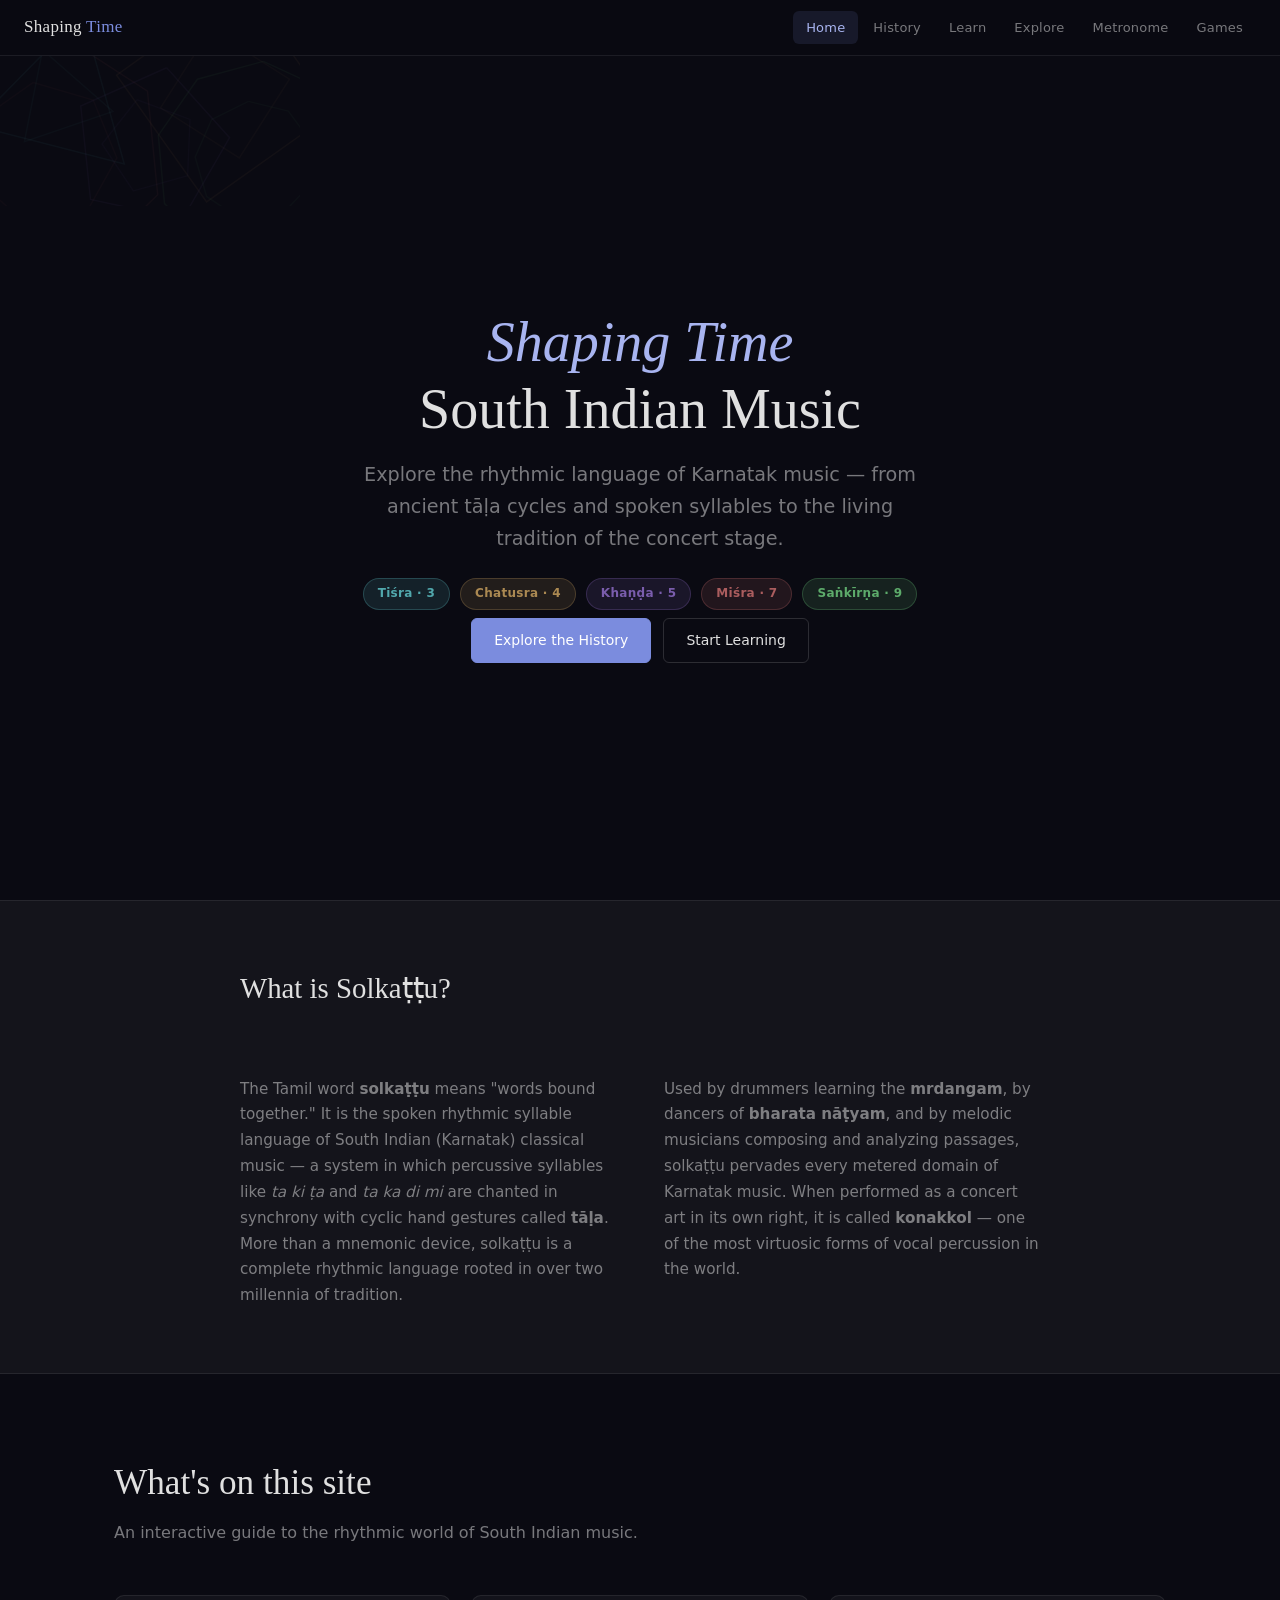
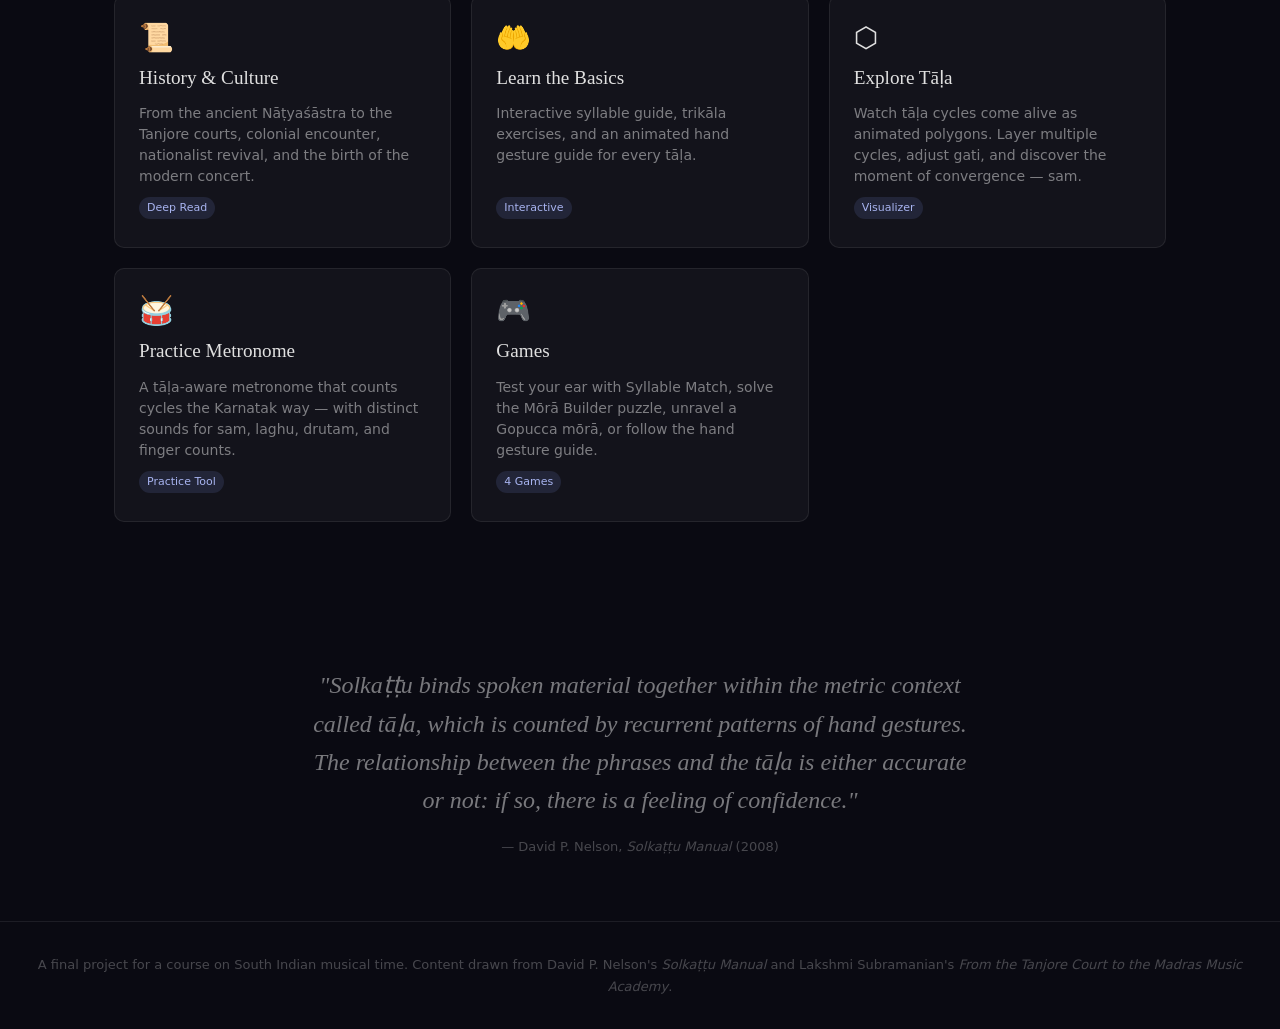
==== index.html @ 419dc250 "Add site foundation: shared CSS, home page, and history page - css/main.css: full shared stylesheet " ====
<!DOCTYPE html>
<html lang="en">
<head>
  <meta charset="UTF-8">
  <meta name="viewport" content="width=device-width, initial-scale=1.0">
  <title>Shaping Time — South Indian Music</title>
  <link rel="stylesheet" href="css/main.css">
  <style>
    .hero { min-height: calc(100vh - var(--nav-h)); justify-content: center; }
    .hero canvas { pointer-events: none; }
    .tala-chips {
      display: flex; gap: 10px; flex-wrap: wrap; justify-content: center;
      margin: 24px 0 8px;
    }
    .tala-chip {
      padding: 5px 14px; border-radius: 20px; font-size: 12px; font-weight: 600;
      opacity: 0.85; letter-spacing: 0.3px;
    }
    .feature-section {
      padding: 80px 24px;
      max-width: 1100px;
      margin: 0 auto;
    }
    .feature-intro {
      max-width: 600px;
      margin-bottom: 48px;
    }
    .about-band {
      background: var(--surface);
      border-top: 1px solid var(--border);
      border-bottom: 1px solid var(--border);
      padding: 64px 24px;
    }
    .about-inner {
      max-width: 800px;
      margin: 0 auto;
      display: grid;
      grid-template-columns: 1fr 1fr;
      gap: 48px;
      align-items: start;
    }
    .about-inner h2 {
      font-family: Georgia, serif;
      font-size: 1.8rem;
      font-weight: normal;
      color: var(--text);
      margin-bottom: 16px;
      grid-column: 1 / -1;
    }
    .about-inner p { font-size: 0.95rem; color: var(--text-dim); line-height: 1.7; }
    .quote-band {
      padding: 64px 24px;
      text-align: center;
    }
    .big-quote {
      font-family: Georgia, serif;
      font-size: clamp(1.1rem, 2.5vw, 1.5rem);
      font-style: italic;
      color: var(--text-dim);
      max-width: 680px;
      margin: 0 auto 16px;
      line-height: 1.6;
    }
    .big-quote-attr {
      font-size: 13px;
      color: var(--text-mute);
    }
    @media (max-width: 600px) {
      .about-inner { grid-template-columns: 1fr; gap: 20px; }
    }
  </style>
</head>
<body>
  <!-- NAV -->
  <nav class="site-nav">
    <a class="nav-brand" href="index.html">Shaping <span>Time</span></a>
    <button class="nav-toggle" onclick="document.querySelector('.nav-links').classList.toggle('open')">☰</button>
    <ul class="nav-links">
      <li><a href="index.html" class="active">Home</a></li>
      <li><a href="history.html">History</a></li>
      <li><a href="learn.html">Learn</a></li>
      <li><a href="demo/index.html">Explore</a></li>
      <li><a href="metronome.html">Metronome</a></li>
      <li><a href="games/index.html">Games</a></li>
    </ul>
  </nav>

  <div class="page-wrap">
    <!-- HERO -->
    <section class="hero">
      <canvas id="hero-canvas" class="hero-canvas"></canvas>
      <div class="hero-content">
        <h1><em>Shaping Time</em><br>South Indian Music</h1>
        <p>Explore the rhythmic language of Karnatak music — from ancient tāḷa cycles and spoken syllables to the living tradition of the concert stage.</p>
        <div class="tala-chips">
          <span class="tala-chip badge-tisra">Tiśra · 3</span>
          <span class="tala-chip badge-chatusra">Chatusra · 4</span>
          <span class="tala-chip badge-khanda">Khaṇḍa · 5</span>
          <span class="tala-chip badge-misra">Miśra · 7</span>
          <span class="tala-chip badge-sankirna">Saṅkīrṇa · 9</span>
        </div>
        <div class="hero-cta">
          <a href="history.html" class="btn btn-primary">Explore the History</a>
          <a href="learn.html" class="btn btn-outline">Start Learning</a>
        </div>
      </div>
    </section>

    <!-- ABOUT BAND -->
    <div class="about-band">
      <div class="about-inner">
        <h2>What is Solkaṭṭu?</h2>
        <p>The Tamil word <strong>solkaṭṭu</strong> means "words bound together." It is the spoken rhythmic syllable language of South Indian (Karnatak) classical music — a system in which percussive syllables like <em>ta ki ṭa</em> and <em>ta ka di mi</em> are chanted in synchrony with cyclic hand gestures called <strong>tāḷa</strong>. More than a mnemonic device, solkaṭṭu is a complete rhythmic language rooted in over two millennia of tradition.</p>
        <p>Used by drummers learning the <strong>mrdangam</strong>, by dancers of <strong>bharata nāṭyam</strong>, and by melodic musicians composing and analyzing passages, solkaṭṭu pervades every metered domain of Karnatak music. When performed as a concert art in its own right, it is called <strong>konakkol</strong> — one of the most virtuosic forms of vocal percussion in the world.</p>
      </div>
    </div>

    <!-- FEATURES -->
    <div class="feature-section">
      <div class="feature-intro">
        <h2 class="section-title">What's on this site</h2>
        <p class="section-sub">An interactive guide to the rhythmic world of South Indian music.</p>
      </div>
      <div class="card-grid">
        <a class="card" href="history.html">
          <div class="card-icon">📜</div>
          <div class="card-title">History & Culture</div>
          <div class="card-desc">From the ancient Nāṭyaśāstra to the Tanjore courts, colonial encounter, nationalist revival, and the birth of the modern concert.</div>
          <span class="card-tag">Deep Read</span>
        </a>
        <a class="card" href="learn.html">
          <div class="card-icon">🤲</div>
          <div class="card-title">Learn the Basics</div>
          <div class="card-desc">Interactive syllable guide, trikāla exercises, and an animated hand gesture guide for every tāḷa.</div>
          <span class="card-tag">Interactive</span>
        </a>
        <a class="card" href="demo/index.html">
          <div class="card-icon">⬡</div>
          <div class="card-title">Explore Tāḷa</div>
          <div class="card-desc">Watch tāḷa cycles come alive as animated polygons. Layer multiple cycles, adjust gati, and discover the moment of convergence — sam.</div>
          <span class="card-tag">Visualizer</span>
        </a>
        <a class="card" href="metronome.html">
          <div class="card-icon">🥁</div>
          <div class="card-title">Practice Metronome</div>
          <div class="card-desc">A tāḷa-aware metronome that counts cycles the Karnatak way — with distinct sounds for sam, laghu, drutam, and finger counts.</div>
          <span class="card-tag">Practice Tool</span>
        </a>
        <a class="card" href="games/index.html">
          <div class="card-icon">🎮</div>
          <div class="card-title">Games</div>
          <div class="card-desc">Test your ear with Syllable Match, solve the Mōrā Builder puzzle, unravel a Gopucca mōrā, or follow the hand gesture guide.</div>
          <span class="card-tag">4 Games</span>
        </a>
      </div>
    </div>

    <!-- QUOTE -->
    <div class="quote-band">
      <p class="big-quote">"Solkaṭṭu binds spoken material together within the metric context called tāḷa, which is counted by recurrent patterns of hand gestures. The relationship between the phrases and the tāḷa is either accurate or not: if so, there is a feeling of confidence."</p>
      <p class="big-quote-attr">— David P. Nelson, <em>Solkaṭṭu Manual</em> (2008)</p>
    </div>

    <footer class="site-footer">
      <p>A final project for a course on South Indian musical time. Content drawn from David P. Nelson's <em>Solkaṭṭu Manual</em> and Lakshmi Subramanian's <em>From the Tanjore Court to the Madras Music Academy</em>.</p>
    </footer>
  </div>

  <script>
    // Animated hero background — gentle floating tala polygons
    const canvas = document.getElementById('hero-canvas');
    const ctx = canvas.getContext('2d');

    const shapes = [
      { sides: 3, color: '#5ec4c8', x: 0, y: 0, r: 0, speed: 0.003, size: 90, ox: 0.2, oy: 0.3 },
      { sides: 4, color: '#c8a05e', x: 0, y: 0, r: 0, speed: 0.002, size: 110, ox: 0.75, oy: 0.25 },
      { sides: 5, color: '#8e6cc8', x: 0, y: 0, r: 0, speed: 0.0025, size: 80, ox: 0.5, oy: 0.6 },
      { sides: 7, color: '#c86c6c', x: 0, y: 0, r: 0, speed: 0.0015, size: 120, ox: 0.15, oy: 0.65 },
      { sides: 9, color: '#6cc87b', x: 0, y: 0, r: 0, speed: 0.001, size: 100, ox: 0.85, oy: 0.7 },
    ];

    function resize() {
      canvas.width = canvas.offsetWidth;
      canvas.height = canvas.offsetHeight;
    }

    function drawPoly(cx, cy, r, sides, rot, color) {
      ctx.beginPath();
      for (let i = 0; i <= sides; i++) {
        const a = rot + (2 * Math.PI * i) / sides - Math.PI / 2;
        const x = cx + r * Math.cos(a);
        const y = cy + r * Math.sin(a);
        i === 0 ? ctx.moveTo(x, y) : ctx.lineTo(x, y);
      }
      ctx.strokeStyle = color;
      ctx.lineWidth = 1.5;
      ctx.stroke();
    }

    function frame() {
      ctx.clearRect(0, 0, canvas.width, canvas.height);
      shapes.forEach(s => {
        s.r += s.speed;
        const x = s.ox * canvas.width;
        const y = s.oy * canvas.height;
        // outer ring
        drawPoly(x, y, s.size, s.sides, s.r, s.color + '22');
        // inner ring
        drawPoly(x, y, s.size * 0.6, s.sides, -s.r * 1.3, s.color + '18');
      });
      requestAnimationFrame(frame);
    }

    window.addEventListener('resize', resize);
    resize();
    frame();
  </script>
</body>
</html>
---- css/main.css ----
/* ===================================================
   Shaping Time — South Indian Music
   Shared Stylesheet
   =================================================== */

*, *::before, *::after { margin: 0; padding: 0; box-sizing: border-box; }

:root {
  --bg:        #0a0a12;
  --bg2:       #0f0f1a;
  --surface:   rgba(255,255,255,0.04);
  --surface2:  rgba(255,255,255,0.07);
  --border:    rgba(255,255,255,0.08);
  --border2:   rgba(255,255,255,0.14);
  --text:      #e0e0e0;
  --text-dim:  rgba(255,255,255,0.45);
  --text-mute: rgba(255,255,255,0.25);
  --accent:    #7b8cde;
  --accent2:   #a8b4f0;
  --gold:      #c8a05e;

  /* tala colors */
  --tisra:    #5ec4c8;
  --chatusra: #c8a05e;
  --khanda:   #8e6cc8;
  --misra:    #c86c6c;
  --sankirna: #6cc87b;

  --nav-h: 56px;
  --radius: 10px;
  --transition: 0.2s ease;
}

html { scroll-behavior: smooth; }

body {
  background: var(--bg);
  color: var(--text);
  font-family: 'Segoe UI', system-ui, -apple-system, sans-serif;
  font-size: 16px;
  line-height: 1.65;
  min-height: 100vh;
}

/* ─── NAV ─────────────────────────────────────────── */
.site-nav {
  position: fixed;
  top: 0; left: 0; right: 0;
  height: var(--nav-h);
  background: rgba(10,10,18,0.92);
  border-bottom: 1px solid var(--border);
  backdrop-filter: blur(12px);
  z-index: 100;
  display: flex;
  align-items: center;
  padding: 0 24px;
  gap: 0;
}

.nav-brand {
  font-family: Georgia, 'Times New Roman', serif;
  font-size: 17px;
  font-weight: normal;
  color: var(--text);
  text-decoration: none;
  letter-spacing: 0.3px;
  white-space: nowrap;
  margin-right: auto;
}
.nav-brand span { color: var(--accent); }

.nav-links {
  display: flex;
  gap: 2px;
  list-style: none;
}
.nav-links a {
  display: block;
  padding: 6px 13px;
  color: var(--text-dim);
  text-decoration: none;
  font-size: 13px;
  border-radius: 6px;
  transition: all var(--transition);
  letter-spacing: 0.2px;
}
.nav-links a:hover { color: var(--text); background: var(--surface2); }
.nav-links a.active { color: var(--accent2); background: rgba(123,140,222,0.12); }

/* hamburger for mobile */
.nav-toggle { display: none; background: none; border: none; color: var(--text); cursor: pointer; padding: 8px; }

/* ─── PAGE WRAP ───────────────────────────────────── */
.page-wrap {
  padding-top: var(--nav-h);
  min-height: 100vh;
}

/* ─── HERO ────────────────────────────────────────── */
.hero {
  position: relative;
  overflow: hidden;
  padding: 96px 24px 80px;
  text-align: center;
  display: flex;
  flex-direction: column;
  align-items: center;
  gap: 20px;
}
.hero-canvas {
  position: absolute;
  inset: 0;
  opacity: 0.35;
}
.hero-content { position: relative; z-index: 1; max-width: 700px; }
.hero h1 {
  font-family: Georgia, serif;
  font-size: clamp(2rem, 5vw, 3.5rem);
  font-weight: normal;
  line-height: 1.2;
  color: var(--text);
  margin-bottom: 16px;
}
.hero h1 em {
  font-style: italic;
  color: var(--accent2);
}
.hero p {
  font-size: clamp(1rem, 2vw, 1.2rem);
  color: var(--text-dim);
  max-width: 560px;
  margin: 0 auto;
}
.hero-cta {
  display: flex;
  gap: 12px;
  flex-wrap: wrap;
  justify-content: center;
  margin-top: 8px;
}

/* ─── BUTTONS ─────────────────────────────────────── */
.btn {
  display: inline-flex;
  align-items: center;
  gap: 6px;
  padding: 10px 22px;
  border-radius: 6px;
  font-size: 14px;
  font-weight: 500;
  cursor: pointer;
  text-decoration: none;
  transition: all var(--transition);
  border: 1px solid transparent;
}
.btn-primary {
  background: var(--accent);
  color: #fff;
  border-color: var(--accent);
}
.btn-primary:hover { background: var(--accent2); border-color: var(--accent2); }
.btn-outline {
  background: transparent;
  color: var(--text);
  border-color: var(--border2);
}
.btn-outline:hover { background: var(--surface2); border-color: rgba(255,255,255,0.25); }
.btn-sm { padding: 6px 14px; font-size: 12px; }

/* ─── SECTIONS ────────────────────────────────────── */
.section {
  padding: 64px 24px;
  max-width: 1100px;
  margin: 0 auto;
}
.section-narrow {
  max-width: 760px;
  margin: 0 auto;
  padding: 64px 24px;
}
.section-title {
  font-family: Georgia, serif;
  font-size: clamp(1.5rem, 3vw, 2.2rem);
  font-weight: normal;
  color: var(--text);
  margin-bottom: 8px;
}
.section-sub {
  color: var(--text-dim);
  font-size: 1rem;
  margin-bottom: 40px;
}
.divider {
  border: none;
  border-top: 1px solid var(--border);
  margin: 48px 0;
}

/* ─── CARDS ───────────────────────────────────────── */
.card-grid {
  display: grid;
  grid-template-columns: repeat(auto-fit, minmax(260px, 1fr));
  gap: 20px;
}
.card {
  background: var(--surface);
  border: 1px solid var(--border);
  border-radius: var(--radius);
  padding: 28px 24px;
  text-decoration: none;
  color: inherit;
  display: flex;
  flex-direction: column;
  gap: 10px;
  transition: all var(--transition);
}
.card:hover {
  background: var(--surface2);
  border-color: var(--border2);
  transform: translateY(-2px);
}
.card-icon { font-size: 28px; line-height: 1; }
.card-title {
  font-family: Georgia, serif;
  font-size: 1.2rem;
  font-weight: normal;
  color: var(--text);
}
.card-desc { font-size: 14px; color: var(--text-dim); line-height: 1.5; }
.card-tag {
  display: inline-block;
  font-size: 11px;
  padding: 2px 8px;
  border-radius: 20px;
  background: rgba(123,140,222,0.15);
  color: var(--accent2);
  margin-top: auto;
  width: fit-content;
}

/* ─── PROSE ───────────────────────────────────────── */
.prose h2 {
  font-family: Georgia, serif;
  font-size: 1.6rem;
  font-weight: normal;
  color: var(--text);
  margin: 48px 0 12px;
  padding-top: 12px;
}
.prose h3 {
  font-family: Georgia, serif;
  font-size: 1.15rem;
  font-weight: normal;
  color: var(--text);
  margin: 28px 0 8px;
}
.prose p { margin-bottom: 16px; color: var(--text-dim); font-size: 1rem; }
.prose p:first-child { color: var(--text); }
.prose strong { color: var(--text); font-weight: 600; }
.prose em { color: var(--gold); font-style: italic; }
.prose blockquote {
  border-left: 3px solid var(--accent);
  padding: 10px 0 10px 20px;
  margin: 24px 0;
  font-style: italic;
  color: var(--text-dim);
}
.prose blockquote cite {
  display: block;
  font-size: 12px;
  font-style: normal;
  color: var(--text-mute);
  margin-top: 6px;
}

/* ─── TIMELINE ────────────────────────────────────── */
.timeline { position: relative; padding-left: 32px; }
.timeline::before {
  content: '';
  position: absolute;
  left: 6px; top: 8px; bottom: 8px;
  width: 2px;
  background: var(--border2);
}
.timeline-item {
  position: relative;
  margin-bottom: 40px;
}
.timeline-item::before {
  content: '';
  position: absolute;
  left: -28px; top: 8px;
  width: 10px; height: 10px;
  border-radius: 50%;
  background: var(--accent);
  border: 2px solid var(--bg);
}
.timeline-date {
  font-size: 12px;
  color: var(--accent);
  text-transform: uppercase;
  letter-spacing: 1px;
  margin-bottom: 6px;
}
.timeline-title {
  font-family: Georgia, serif;
  font-size: 1.1rem;
  color: var(--text);
  margin-bottom: 8px;
}
.timeline-body { font-size: 14px; color: var(--text-dim); line-height: 1.6; }

/* ─── GLOSSARY / TERM BLOCKS ──────────────────────── */
.term-grid {
  display: grid;
  grid-template-columns: repeat(auto-fit, minmax(280px, 1fr));
  gap: 14px;
  margin-top: 24px;
}
.term-card {
  background: var(--surface);
  border: 1px solid var(--border);
  border-radius: 8px;
  padding: 16px 18px;
}
.term-name {
  font-family: Georgia, serif;
  font-size: 1.05rem;
  color: var(--text);
  margin-bottom: 2px;
}
.term-pronunciation { font-size: 11px; color: var(--text-mute); margin-bottom: 6px; }
.term-def { font-size: 13px; color: var(--text-dim); }

/* ─── SYLLABLE DISPLAY ────────────────────────────── */
.syllable-row {
  display: flex;
  align-items: center;
  gap: 4px;
  flex-wrap: wrap;
  margin: 12px 0;
}
.syl {
  display: inline-flex;
  align-items: center;
  justify-content: center;
  padding: 6px 10px;
  border-radius: 5px;
  font-family: 'Courier New', monospace;
  font-size: 15px;
  font-weight: bold;
  cursor: pointer;
  transition: all var(--transition);
  border: 1px solid;
  user-select: none;
}
.syl:hover { filter: brightness(1.2); transform: scale(1.05); }
.syl.active { transform: scale(1.15); filter: brightness(1.4); }

.syl-tisra    { background: rgba(94,196,200,0.15); color: var(--tisra);    border-color: rgba(94,196,200,0.3); }
.syl-chatusra { background: rgba(200,160,94,0.15); color: var(--chatusra); border-color: rgba(200,160,94,0.3); }
.syl-khanda   { background: rgba(142,108,200,0.15); color: var(--khanda);  border-color: rgba(142,108,200,0.3); }
.syl-misra    { background: rgba(200,108,108,0.15); color: var(--misra);   border-color: rgba(200,108,108,0.3); }
.syl-sankirna { background: rgba(108,200,123,0.15); color: var(--sankirna);border-color: rgba(108,200,123,0.3); }

/* ─── HAND GESTURE ────────────────────────────────── */
.gesture-display {
  display: flex;
  align-items: center;
  gap: 24px;
  flex-wrap: wrap;
  margin: 20px 0;
}
.gesture-hand {
  width: 120px; height: 120px;
  position: relative;
  flex-shrink: 0;
}
.gesture-info { flex: 1; min-width: 160px; }
.gesture-beat { font-size: 28px; font-weight: bold; color: var(--accent); }
.gesture-type { font-size: 13px; color: var(--text-dim); margin-top: 4px; }
.gesture-name { font-size: 11px; color: var(--text-mute); }

/* ─── METRONOME ───────────────────────────────────── */
.metro-display {
  display: flex;
  flex-direction: column;
  align-items: center;
  gap: 24px;
  padding: 40px 0;
}
.metro-beat-row {
  display: flex;
  gap: 10px;
  flex-wrap: wrap;
  justify-content: center;
}
.metro-beat {
  width: 52px; height: 52px;
  border-radius: 50%;
  display: flex;
  align-items: center;
  justify-content: center;
  font-size: 14px;
  font-weight: 600;
  border: 2px solid var(--border2);
  color: var(--text-dim);
  transition: all 0.1s;
  flex-direction: column;
  gap: 2px;
}
.metro-beat.current {
  background: var(--accent);
  border-color: var(--accent);
  color: #fff;
  transform: scale(1.15);
  box-shadow: 0 0 20px rgba(123,140,222,0.4);
}
.metro-beat.sam {
  border-color: var(--gold);
}
.metro-beat.sam.current {
  background: var(--gold);
  border-color: var(--gold);
  box-shadow: 0 0 24px rgba(200,160,94,0.5);
}
.metro-beat-label { font-size: 9px; opacity: 0.7; text-transform: uppercase; }
.metro-bpm-display {
  font-family: Georgia, serif;
  font-size: 3rem;
  color: var(--text);
  letter-spacing: -1px;
}
.metro-bpm-display span { font-size: 1rem; color: var(--text-dim); margin-left: 4px; }
.metro-controls {
  display: flex;
  gap: 12px;
  align-items: center;
  flex-wrap: wrap;
  justify-content: center;
}
.metro-btn-play {
  width: 64px; height: 64px;
  border-radius: 50%;
  background: var(--accent);
  border: none;
  color: #fff;
  font-size: 22px;
  cursor: pointer;
  display: flex;
  align-items: center;
  justify-content: center;
  transition: all var(--transition);
}
.metro-btn-play:hover { background: var(--accent2); transform: scale(1.05); }

/* ─── GAME ELEMENTS ───────────────────────────────── */
.game-wrap {
  max-width: 760px;
  margin: 0 auto;
  padding: 32px 24px 80px;
}
.game-header {
  text-align: center;
  margin-bottom: 40px;
  padding-top: 24px;
}
.game-header h1 {
  font-family: Georgia, serif;
  font-size: clamp(1.6rem, 4vw, 2.2rem);
  font-weight: normal;
  margin-bottom: 8px;
}
.game-header p { color: var(--text-dim); font-size: 0.95rem; }
.score-bar {
  display: flex;
  align-items: center;
  justify-content: space-between;
  background: var(--surface);
  border: 1px solid var(--border);
  border-radius: 8px;
  padding: 12px 20px;
  margin-bottom: 28px;
  font-size: 14px;
}
.score-val { font-size: 20px; font-weight: bold; color: var(--accent2); }
.score-label { font-size: 11px; color: var(--text-mute); text-transform: uppercase; }
.q-card {
  background: var(--surface);
  border: 1px solid var(--border);
  border-radius: var(--radius);
  padding: 32px;
  margin-bottom: 24px;
  text-align: center;
}
.q-prompt { font-size: 1.1rem; color: var(--text-dim); margin-bottom: 16px; }
.q-display {
  font-family: 'Courier New', monospace;
  font-size: clamp(1.2rem, 4vw, 2rem);
  color: var(--text);
  margin: 16px 0;
  letter-spacing: 2px;
  min-height: 2.5em;
  display: flex;
  align-items: center;
  justify-content: center;
  gap: 8px;
  flex-wrap: wrap;
}
.choices {
  display: grid;
  grid-template-columns: 1fr 1fr;
  gap: 12px;
  margin-top: 24px;
}
.choice-btn {
  padding: 14px 20px;
  border-radius: 8px;
  border: 1.5px solid var(--border2);
  background: var(--surface);
  color: var(--text);
  font-size: 15px;
  cursor: pointer;
  transition: all var(--transition);
  text-align: center;
}
.choice-btn:hover { background: var(--surface2); border-color: var(--accent); }
.choice-btn.correct { background: rgba(108,200,123,0.2); border-color: var(--sankirna); color: var(--sankirna); }
.choice-btn.wrong   { background: rgba(200,108,108,0.2); border-color: var(--misra); color: var(--misra); }
.feedback {
  padding: 12px 20px;
  border-radius: 8px;
  text-align: center;
  font-size: 15px;
  margin-top: 16px;
  display: none;
}
.feedback.correct { background: rgba(108,200,123,0.15); color: var(--sankirna); display: block; }
.feedback.wrong   { background: rgba(200,108,108,0.15); color: var(--misra); display: block; }
.next-btn {
  display: block;
  width: 100%;
  padding: 14px;
  margin-top: 16px;
  border-radius: 8px;
  border: 1px solid var(--accent);
  background: rgba(123,140,222,0.1);
  color: var(--accent2);
  font-size: 15px;
  cursor: pointer;
  transition: all var(--transition);
  display: none;
}
.next-btn.show { display: block; }
.next-btn:hover { background: rgba(123,140,222,0.2); }

/* Mora builder specific */
.mora-timeline {
  background: var(--bg2);
  border: 1px solid var(--border);
  border-radius: 8px;
  padding: 16px;
  min-height: 80px;
  display: flex;
  gap: 8px;
  align-items: center;
  flex-wrap: wrap;
  margin: 16px 0;
  position: relative;
}
.mora-block {
  padding: 8px 14px;
  border-radius: 6px;
  font-family: monospace;
  font-size: 13px;
  cursor: pointer;
  transition: all var(--transition);
  border: 1px solid;
  user-select: none;
}
.mora-block.statement { background: rgba(123,140,222,0.15); color: var(--accent2); border-color: rgba(123,140,222,0.3); }
.mora-block.gap       { background: rgba(200,160,94,0.15); color: var(--gold); border-color: rgba(200,160,94,0.3); }
.mora-block:hover { filter: brightness(1.3); }
.pulse-counter {
  font-family: monospace;
  font-size: 13px;
  color: var(--text-mute);
  text-align: right;
  margin-top: 6px;
}
.pulse-counter.match { color: var(--sankirna); font-weight: bold; }
.pulse-counter.over  { color: var(--misra); }

/* ─── SELECT / RANGE ──────────────────────────────── */
select, input[type="range"] {
  accent-color: var(--accent);
}
select {
  background: var(--surface);
  border: 1px solid var(--border2);
  color: var(--text);
  padding: 8px 12px;
  border-radius: 6px;
  font-size: 14px;
  cursor: pointer;
}
select:focus { outline: none; border-color: var(--accent); }
.range-wrap {
  display: flex;
  align-items: center;
  gap: 10px;
  font-size: 13px;
}
.range-wrap input { flex: 1; }
.range-wrap .val { min-width: 36px; text-align: right; color: var(--text-dim); }

/* ─── TALA BADGE ──────────────────────────────────── */
.tala-badge {
  display: inline-flex;
  align-items: center;
  gap: 6px;
  padding: 4px 10px;
  border-radius: 20px;
  font-size: 12px;
  font-weight: 600;
}
.badge-tisra    { background: rgba(94,196,200,0.15);  color: var(--tisra);    border: 1px solid rgba(94,196,200,0.3); }
.badge-chatusra { background: rgba(200,160,94,0.15);  color: var(--chatusra); border: 1px solid rgba(200,160,94,0.3); }
.badge-khanda   { background: rgba(142,108,200,0.15); color: var(--khanda);   border: 1px solid rgba(142,108,200,0.3); }
.badge-misra    { background: rgba(200,108,108,0.15); color: var(--misra);    border: 1px solid rgba(200,108,108,0.3); }
.badge-sankirna { background: rgba(108,200,123,0.15); color: var(--sankirna); border: 1px solid rgba(108,200,123,0.3); }

/* ─── FOOTER ──────────────────────────────────────── */
.site-footer {
  border-top: 1px solid var(--border);
  padding: 32px 24px;
  text-align: center;
  font-size: 13px;
  color: var(--text-mute);
}
.site-footer a { color: var(--text-dim); text-decoration: none; }
.site-footer a:hover { color: var(--text); }

/* ─── RESPONSIVE ──────────────────────────────────── */
@media (max-width: 680px) {
  .nav-links { display: none; flex-direction: column; position: absolute; top: var(--nav-h); left: 0; right: 0; background: rgba(10,10,18,0.97); border-bottom: 1px solid var(--border); padding: 12px; }
  .nav-links.open { display: flex; }
  .nav-toggle { display: block; margin-left: auto; }
  .choices { grid-template-columns: 1fr; }
  .card-grid { grid-template-columns: 1fr; }
}
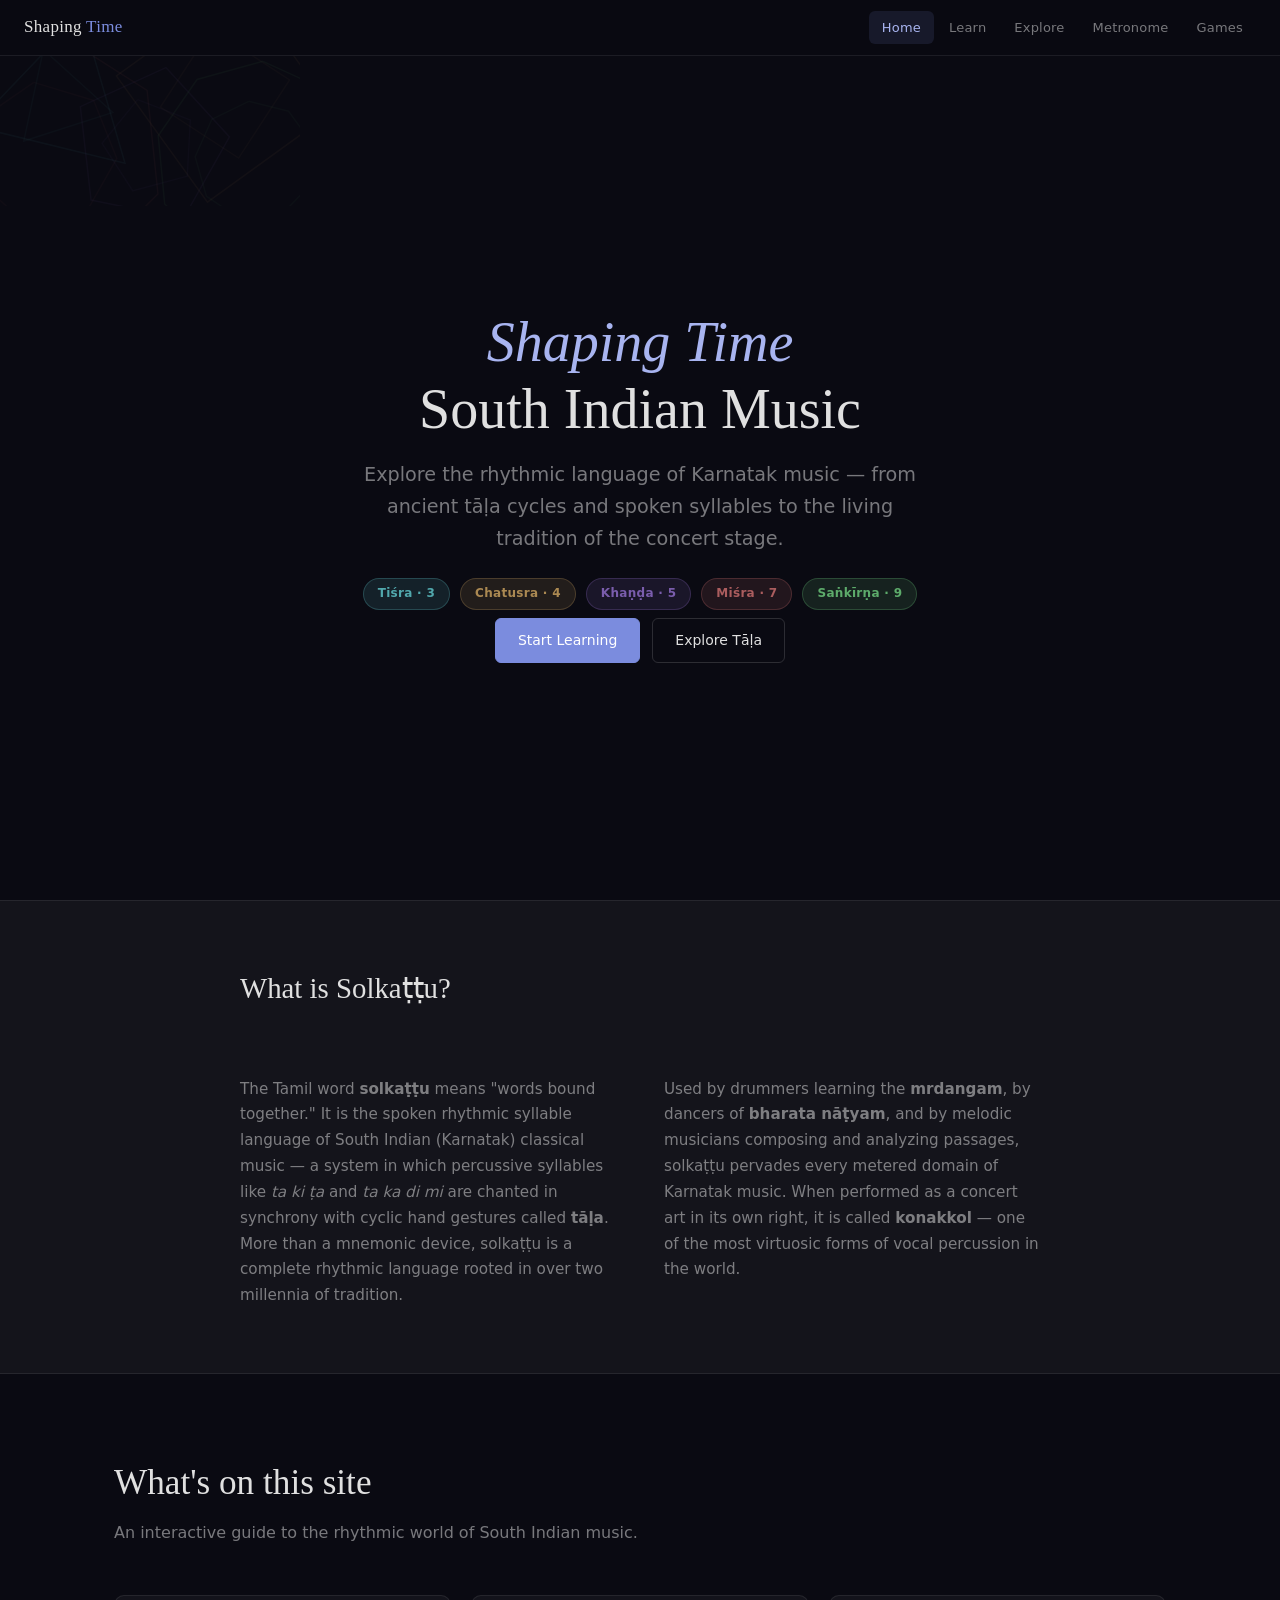
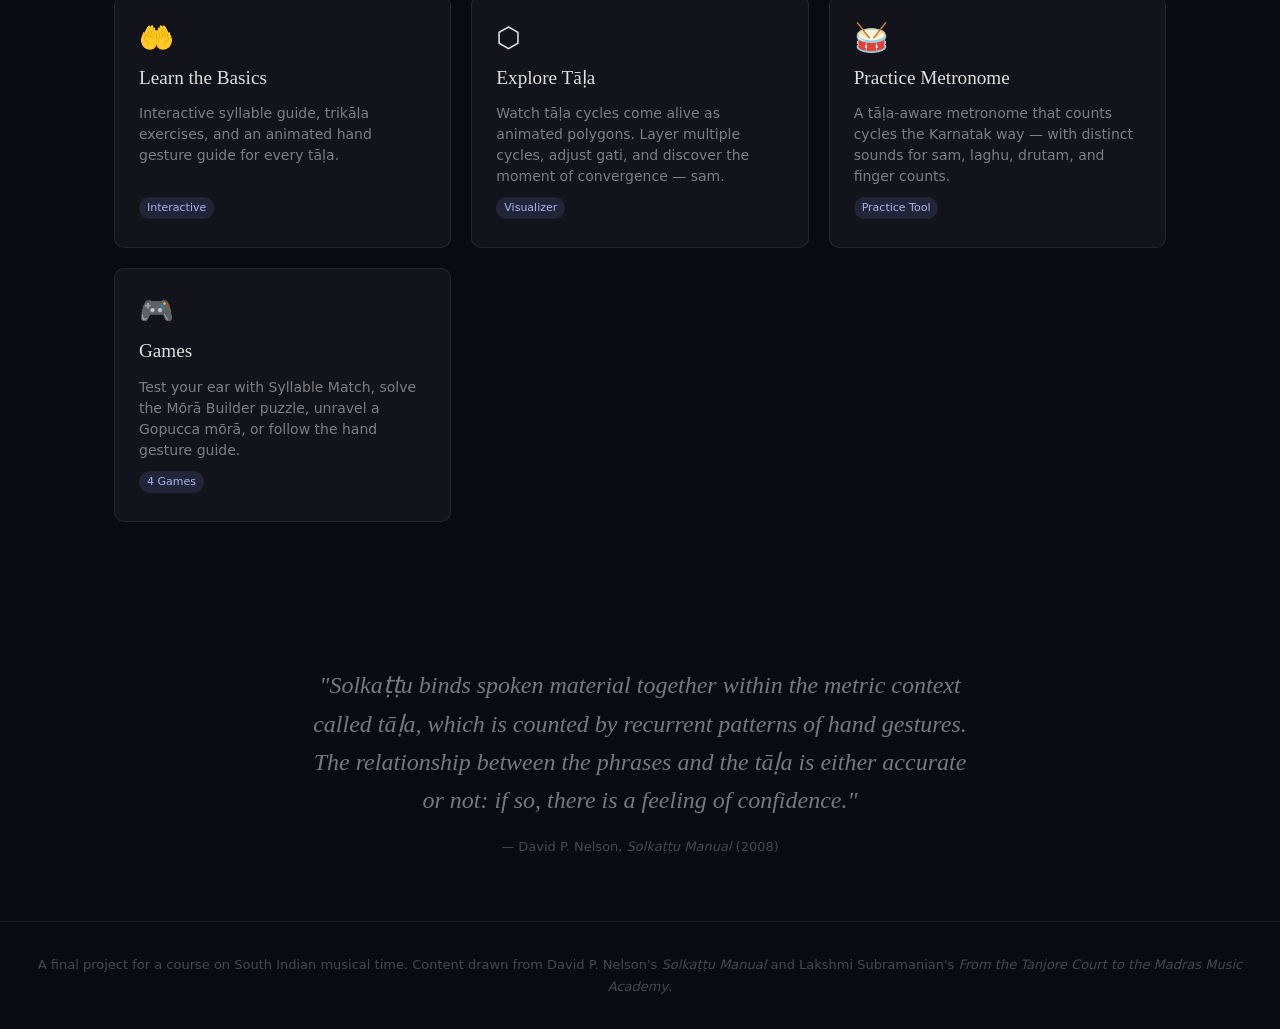
==== commit 6e4ce6e2: "Remove history page and all references to it Deleted history.html entirely and scrubbed every nav li" ====
--- a/index.html
+++ b/index.html
@@ -77,7 +77,6 @@
     <button class="nav-toggle" onclick="document.querySelector('.nav-links').classList.toggle('open')">☰</button>
     <ul class="nav-links">
       <li><a href="index.html" class="active">Home</a></li>
-      <li><a href="history.html">History</a></li>
       <li><a href="learn.html">Learn</a></li>
       <li><a href="demo/index.html">Explore</a></li>
       <li><a href="metronome.html">Metronome</a></li>
@@ -100,8 +99,8 @@
           <span class="tala-chip badge-sankirna">Saṅkīrṇa · 9</span>
         </div>
         <div class="hero-cta">
-          <a href="history.html" class="btn btn-primary">Explore the History</a>
-          <a href="learn.html" class="btn btn-outline">Start Learning</a>
+          <a href="learn.html" class="btn btn-primary">Start Learning</a>
+          <a href="demo/index.html" class="btn btn-outline">Explore Tāḷa</a>
         </div>
       </div>
     </section>
@@ -122,12 +121,6 @@
         <p class="section-sub">An interactive guide to the rhythmic world of South Indian music.</p>
       </div>
       <div class="card-grid">
-        <a class="card" href="history.html">
-          <div class="card-icon">📜</div>
-          <div class="card-title">History & Culture</div>
-          <div class="card-desc">From the ancient Nāṭyaśāstra to the Tanjore courts, colonial encounter, nationalist revival, and the birth of the modern concert.</div>
-          <span class="card-tag">Deep Read</span>
-        </a>
         <a class="card" href="learn.html">
           <div class="card-icon">🤲</div>
           <div class="card-title">Learn the Basics</div>
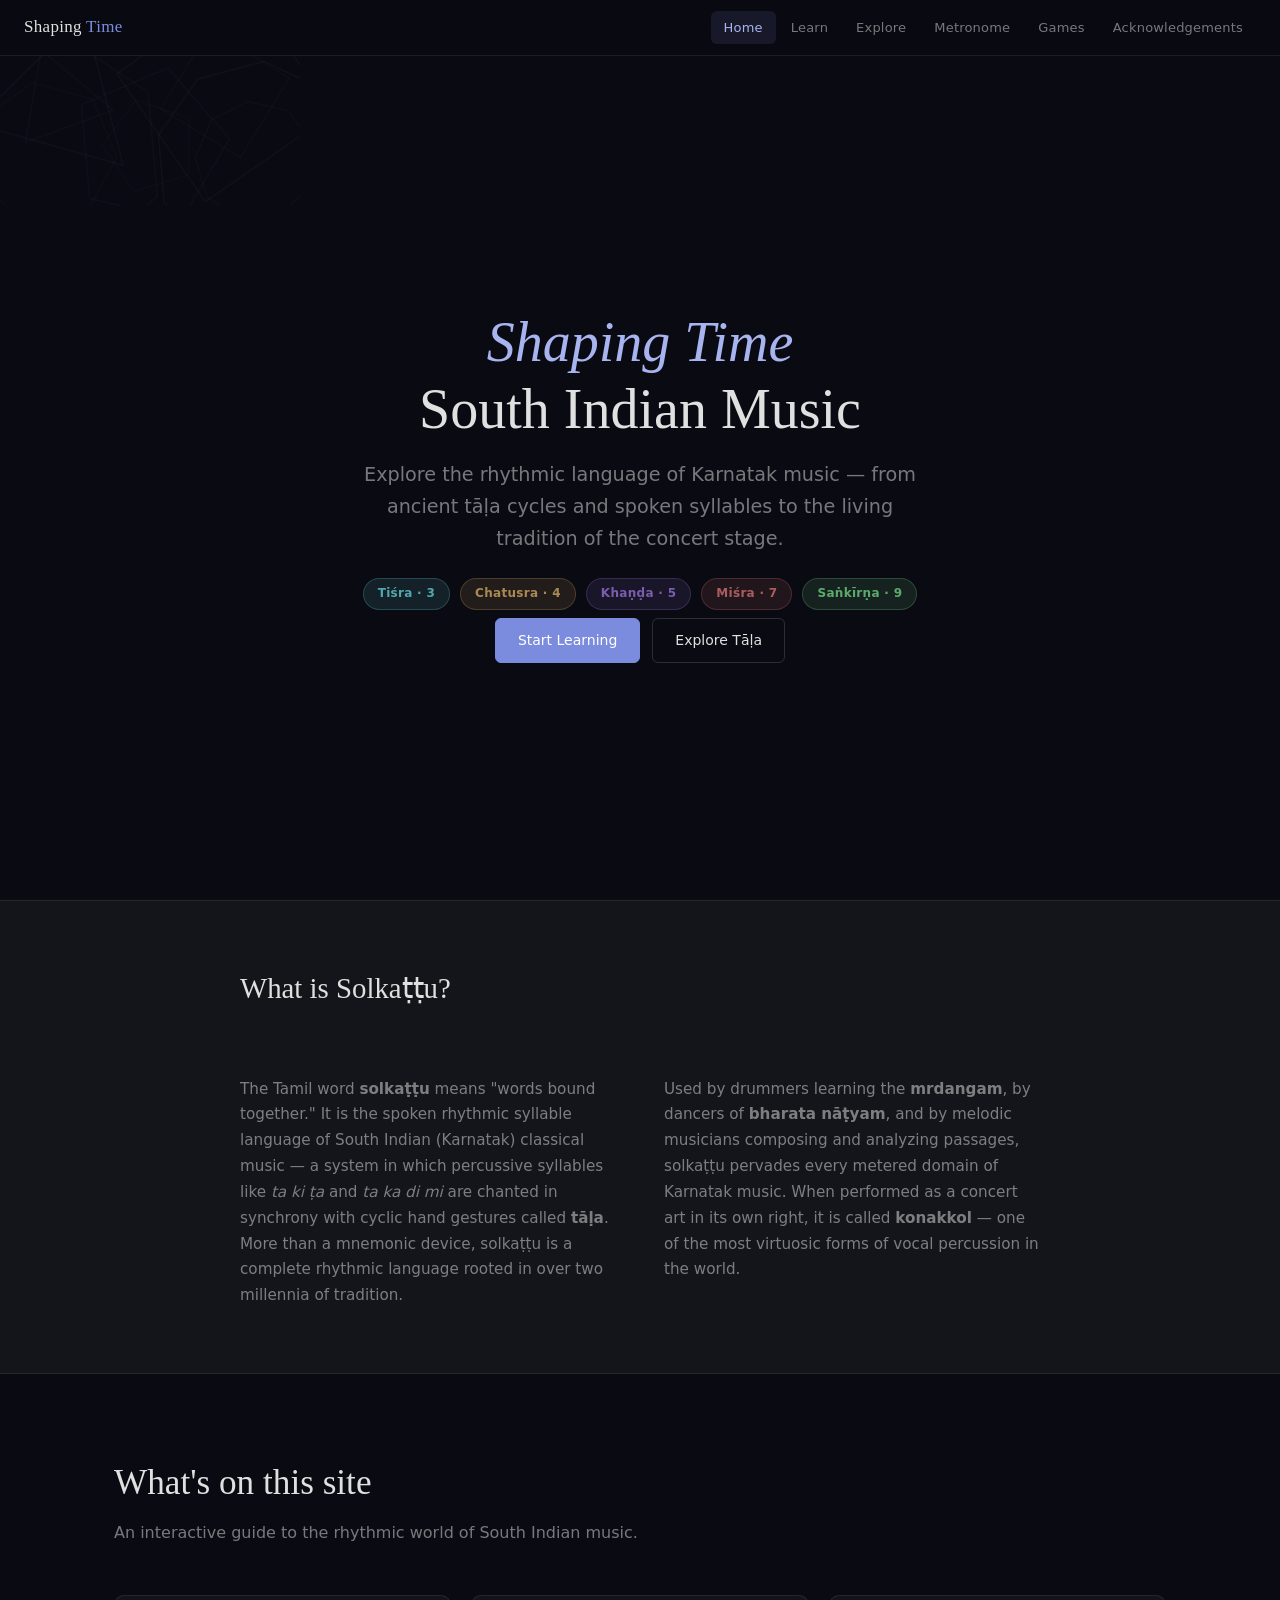
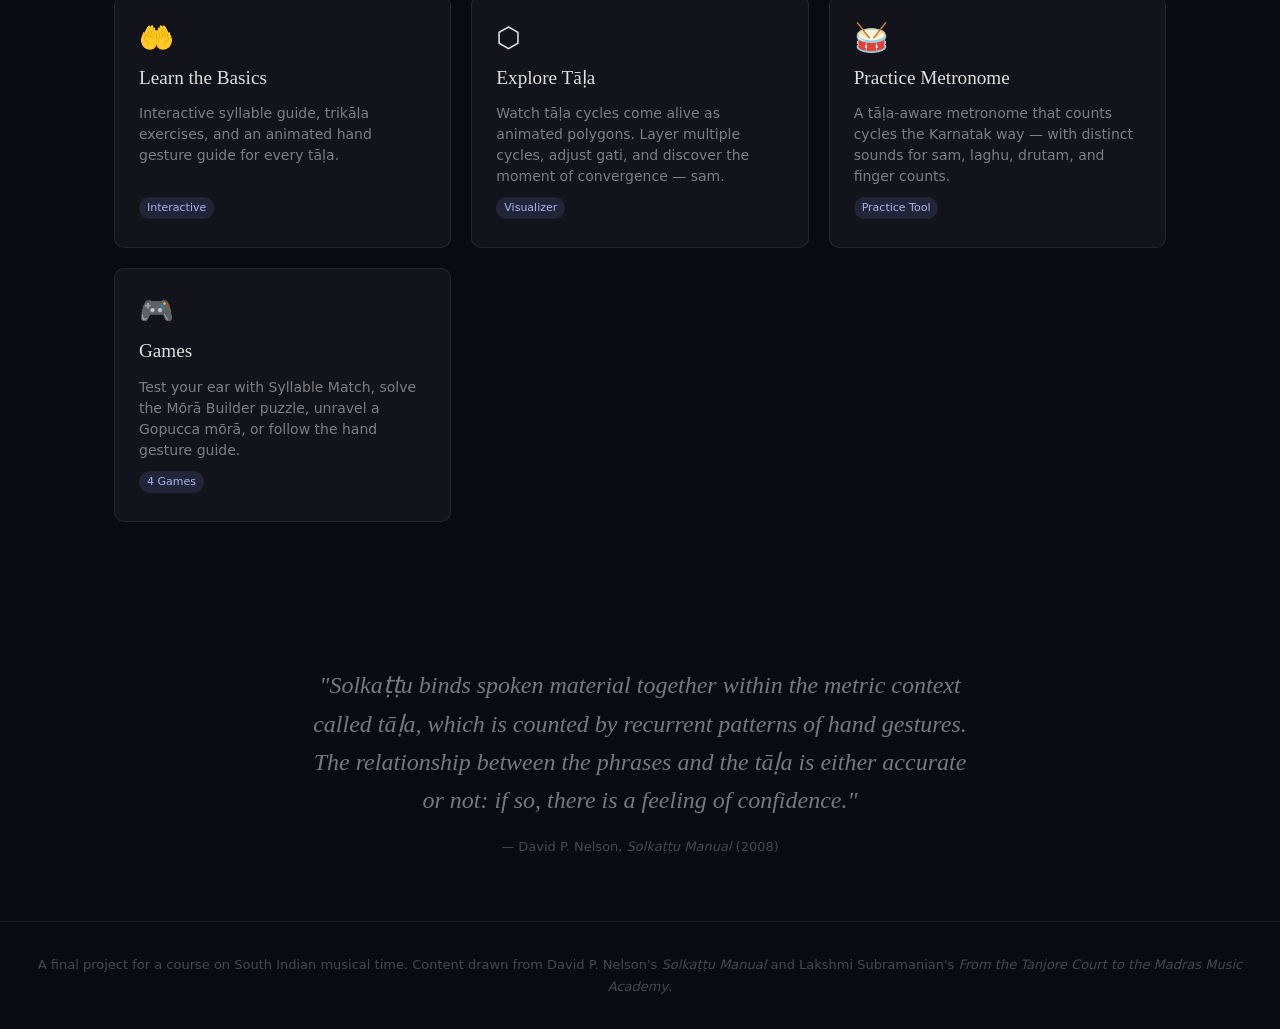
==== commit 6d629d1c: "Add Acknowledgements page dedicated to Fugan Dineen Heartfelt dedication to the professor of Yale MU" ====
--- a/index.html
+++ b/index.html
@@ -81,6 +81,7 @@
       <li><a href="demo/index.html">Explore</a></li>
       <li><a href="metronome.html">Metronome</a></li>
       <li><a href="games/index.html">Games</a></li>
+      <li><a href="acknowledgements.html">Acknowledgements</a></li>
     </ul>
   </nav>
 
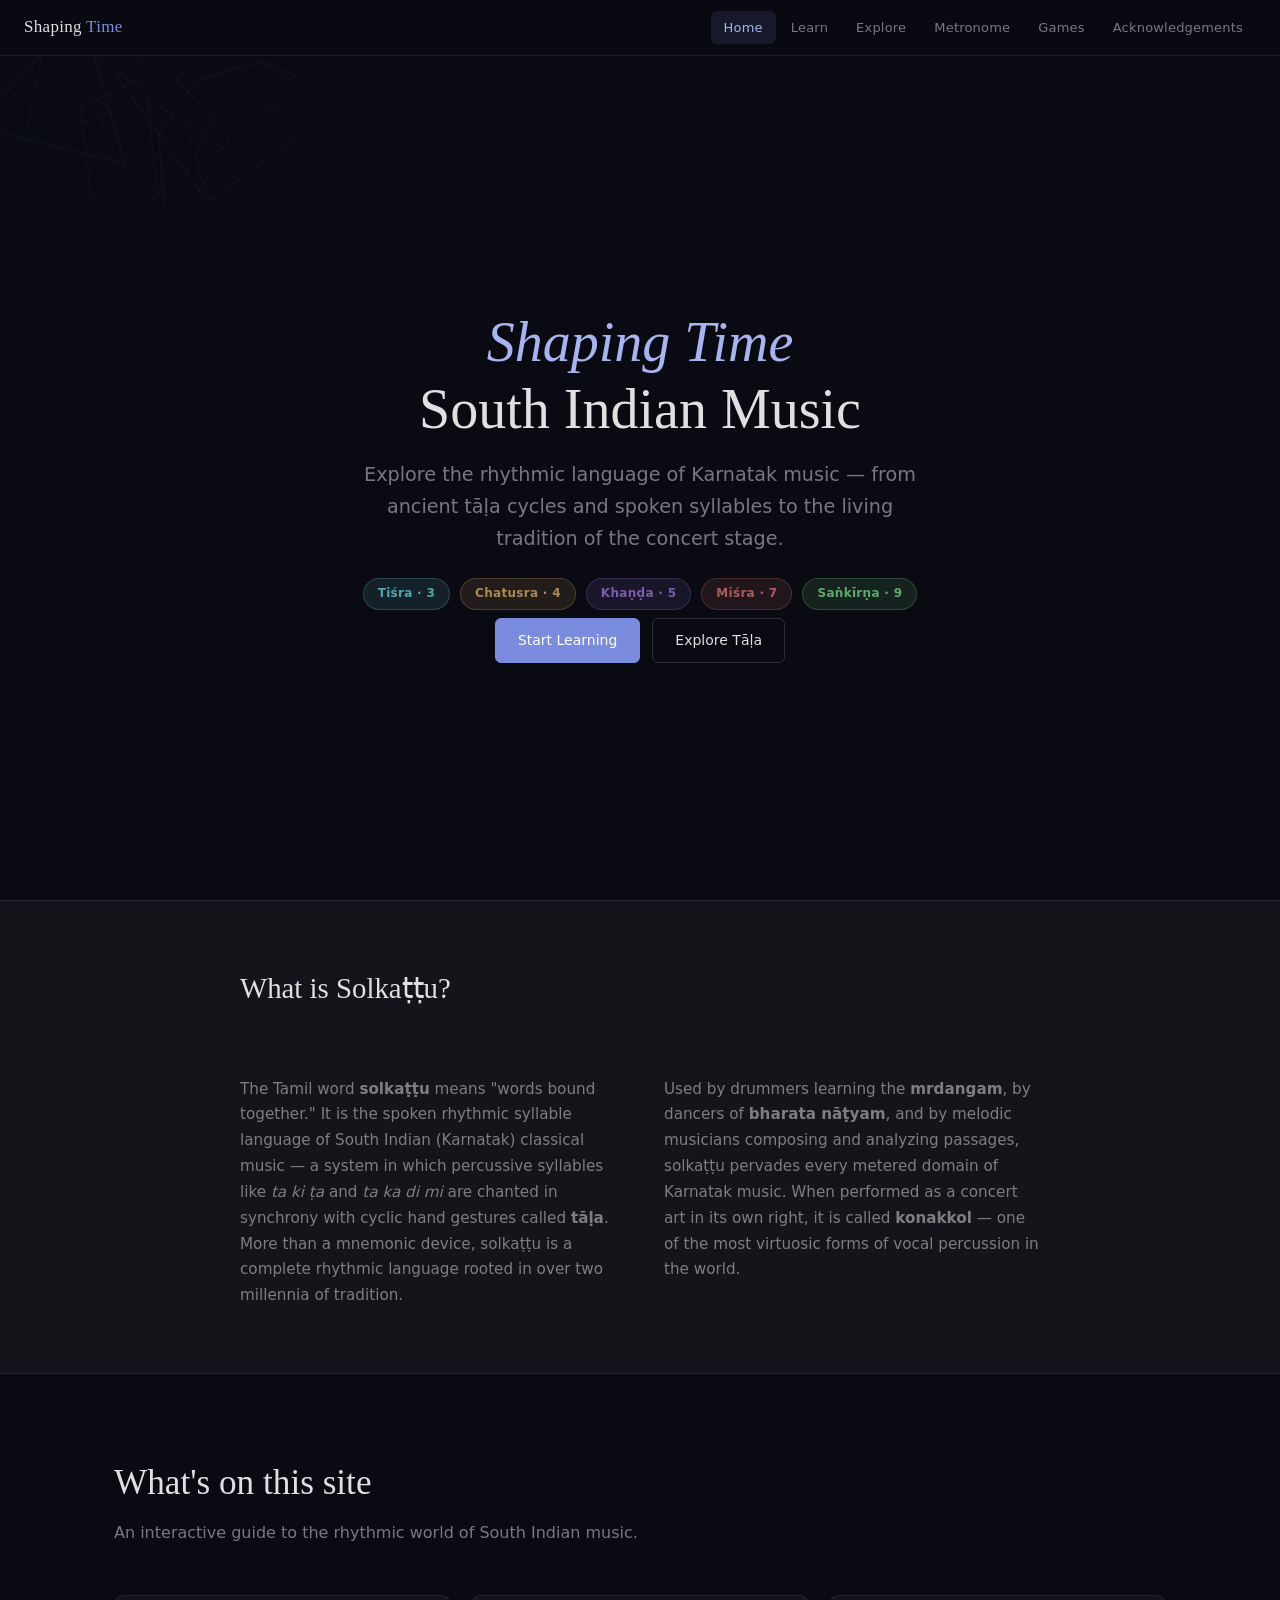
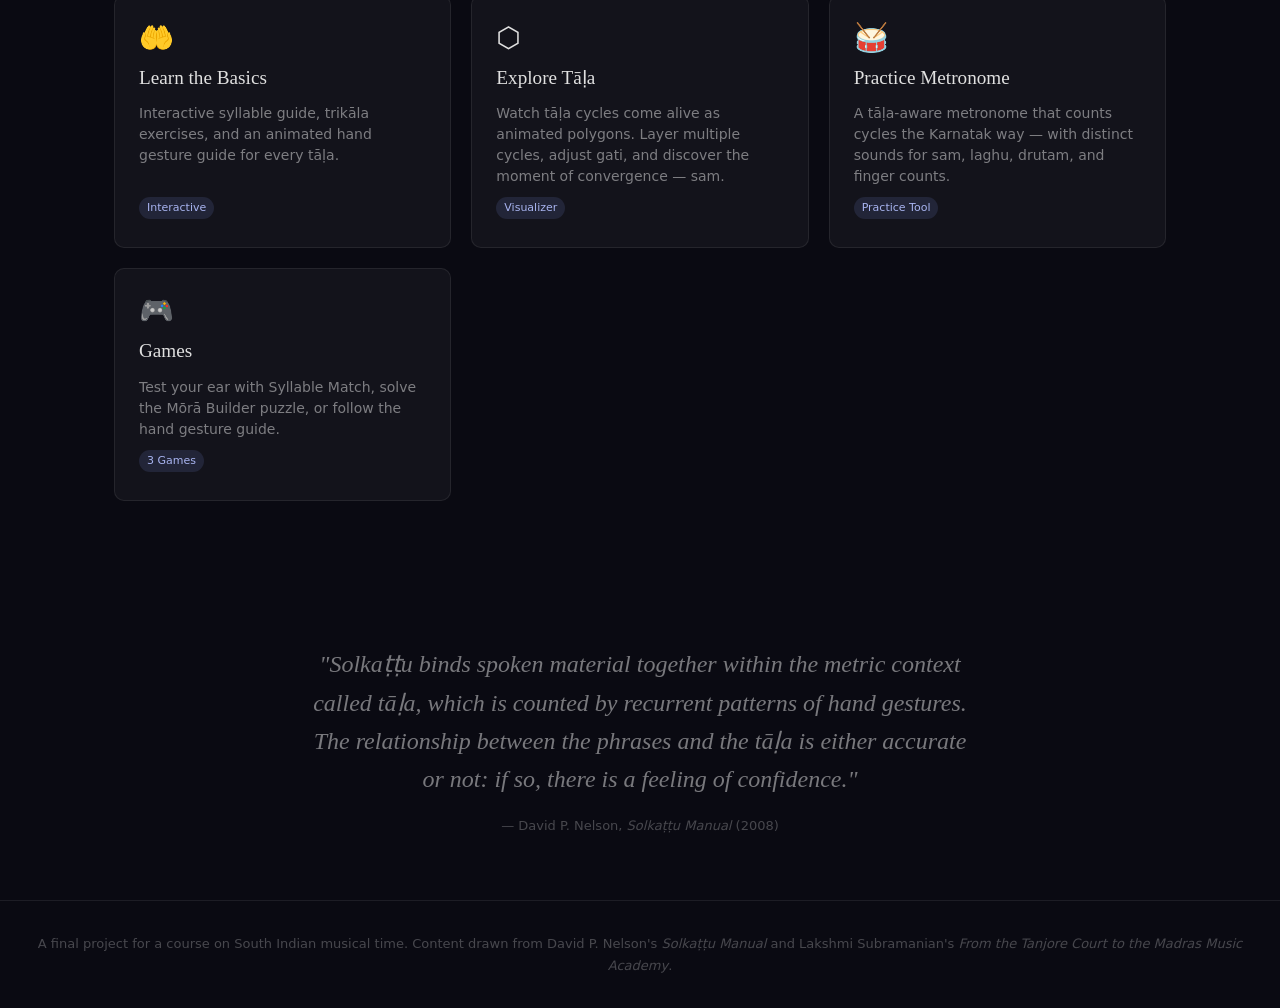
==== commit 998e3615: "Remove Gopucca Puzzle from the website Deleted games/gopucca.html and removed its card from the Game" ====
--- a/index.html
+++ b/index.html
@@ -143,8 +143,8 @@
         <a class="card" href="games/index.html">
           <div class="card-icon">🎮</div>
           <div class="card-title">Games</div>
-          <div class="card-desc">Test your ear with Syllable Match, solve the Mōrā Builder puzzle, unravel a Gopucca mōrā, or follow the hand gesture guide.</div>
-          <span class="card-tag">4 Games</span>
+          <div class="card-desc">Test your ear with Syllable Match, solve the Mōrā Builder puzzle, or follow the hand gesture guide.</div>
+          <span class="card-tag">3 Games</span>
         </a>
       </div>
     </div>
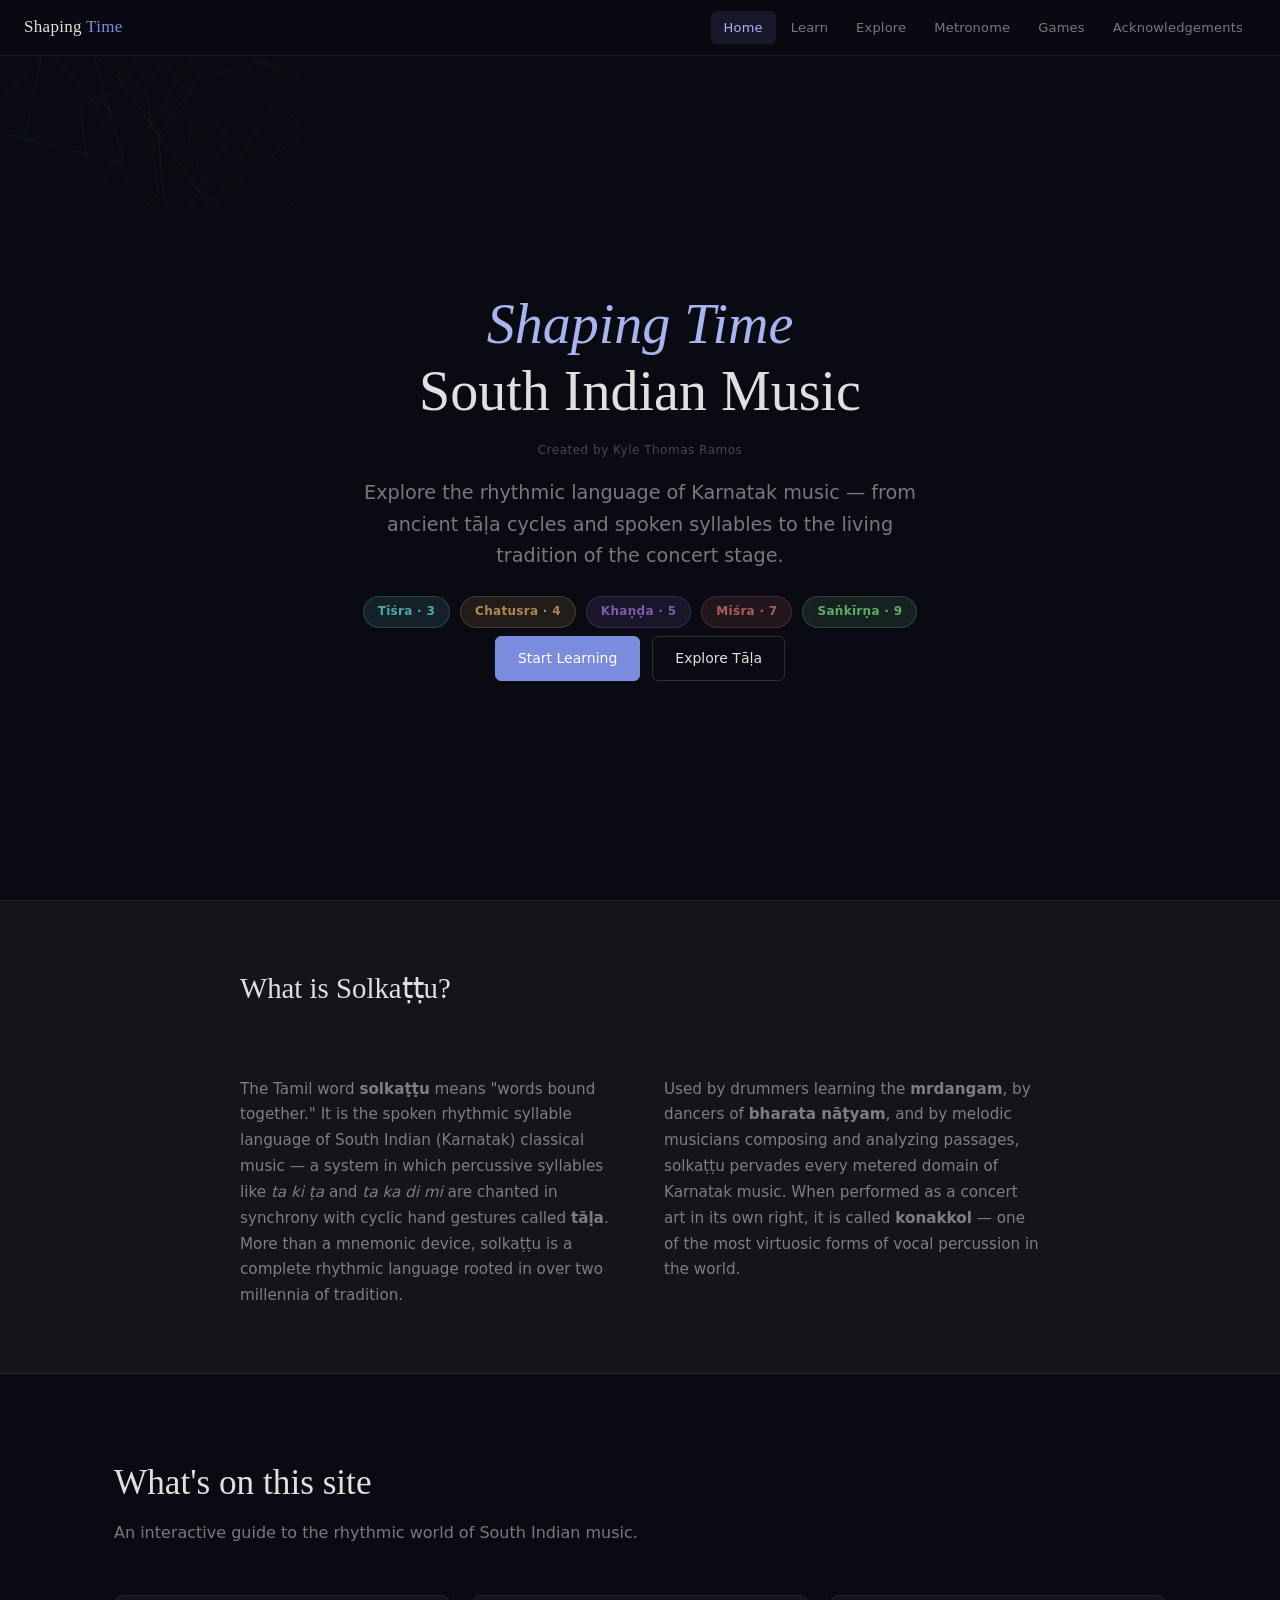
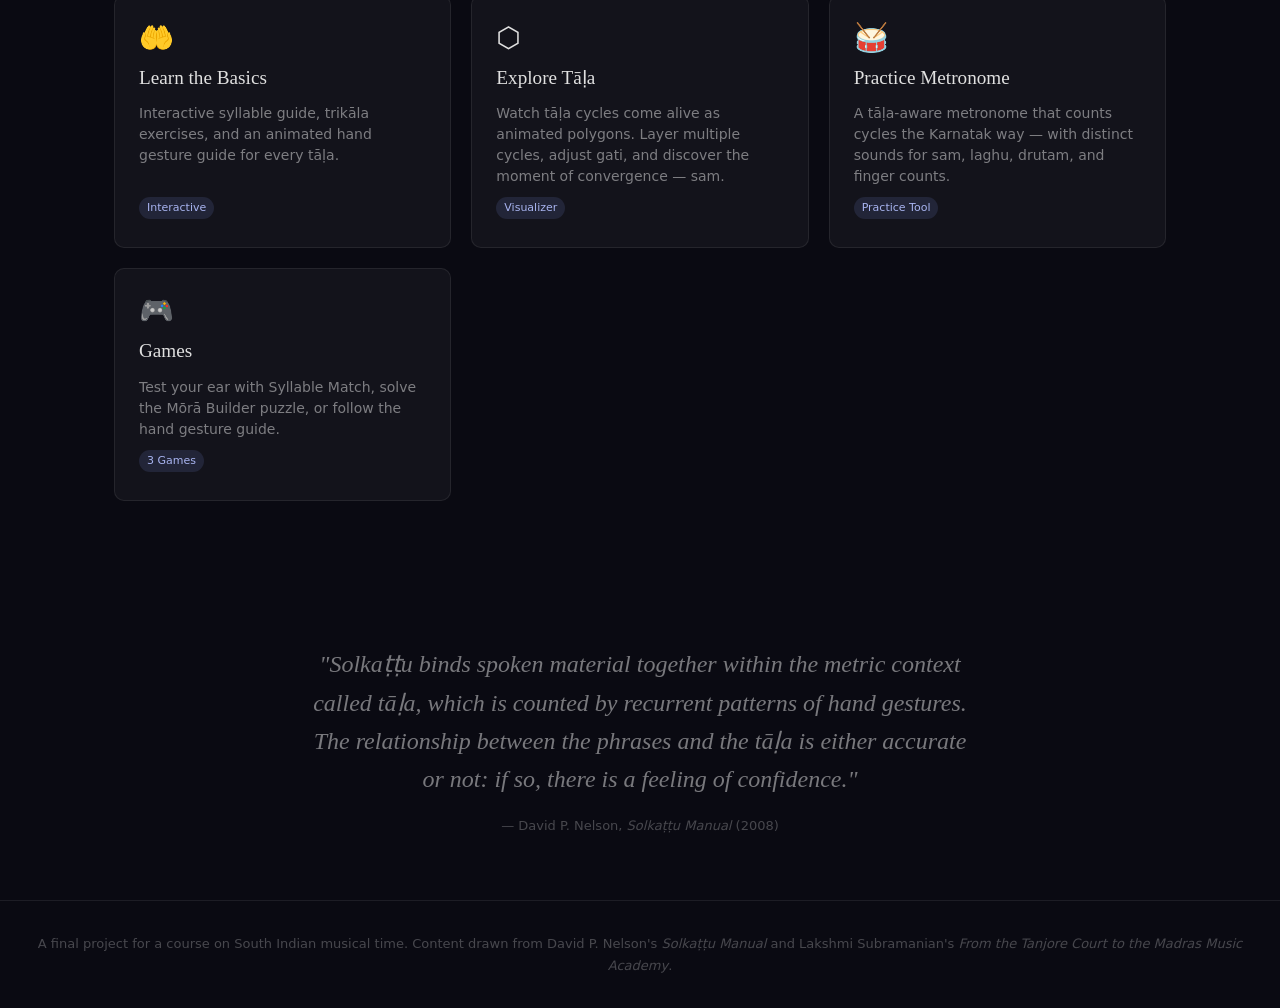
==== commit 3f82ba3e: "Add creator byline to homepage hero https://claude.ai/code/session_01MPXbjWKSp8BoYThNMVQctW" ====
--- a/index.html
+++ b/index.html
@@ -91,6 +91,7 @@
       <canvas id="hero-canvas" class="hero-canvas"></canvas>
       <div class="hero-content">
         <h1><em>Shaping Time</em><br>South Indian Music</h1>
+        <p style="font-size:12px;color:var(--text-mute);letter-spacing:0.5px;margin:6px 0 16px;">Created by Kyle Thomas Ramos</p>
         <p>Explore the rhythmic language of Karnatak music — from ancient tāḷa cycles and spoken syllables to the living tradition of the concert stage.</p>
         <div class="tala-chips">
           <span class="tala-chip badge-tisra">Tiśra · 3</span>
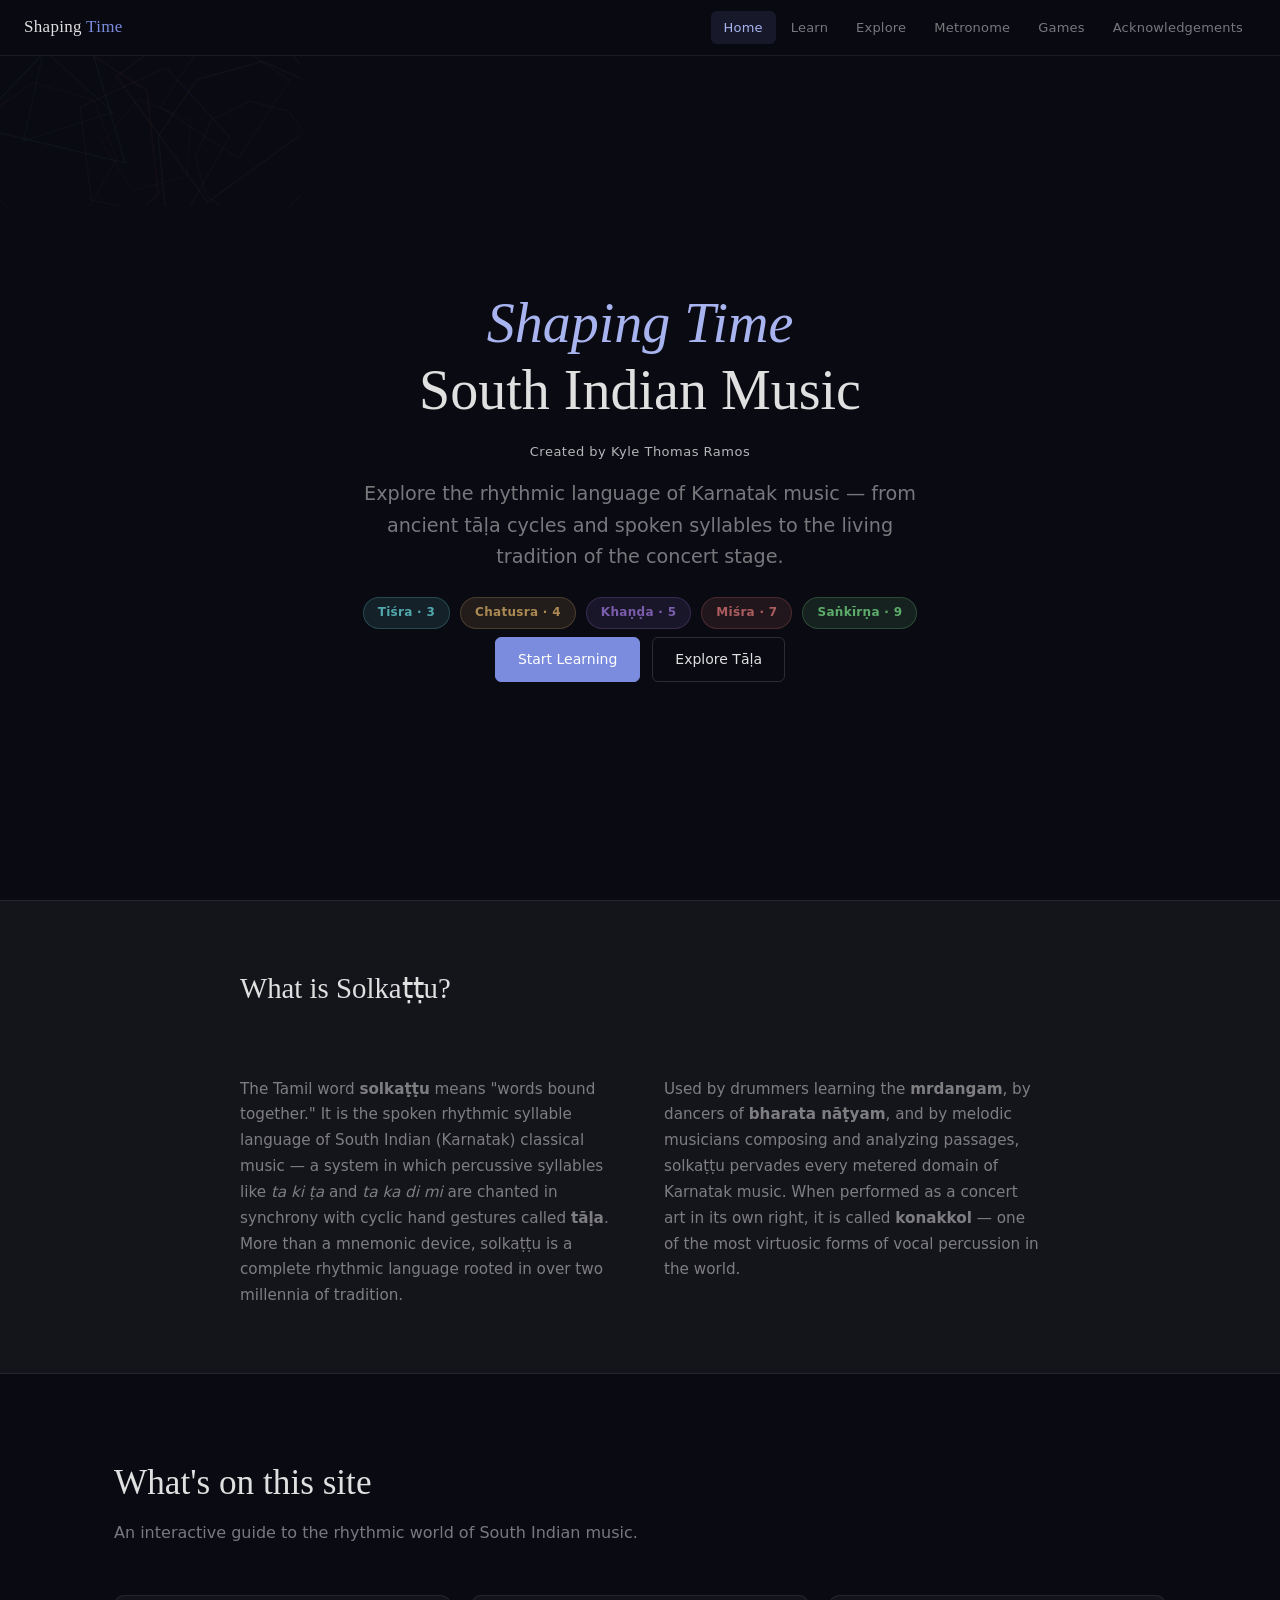
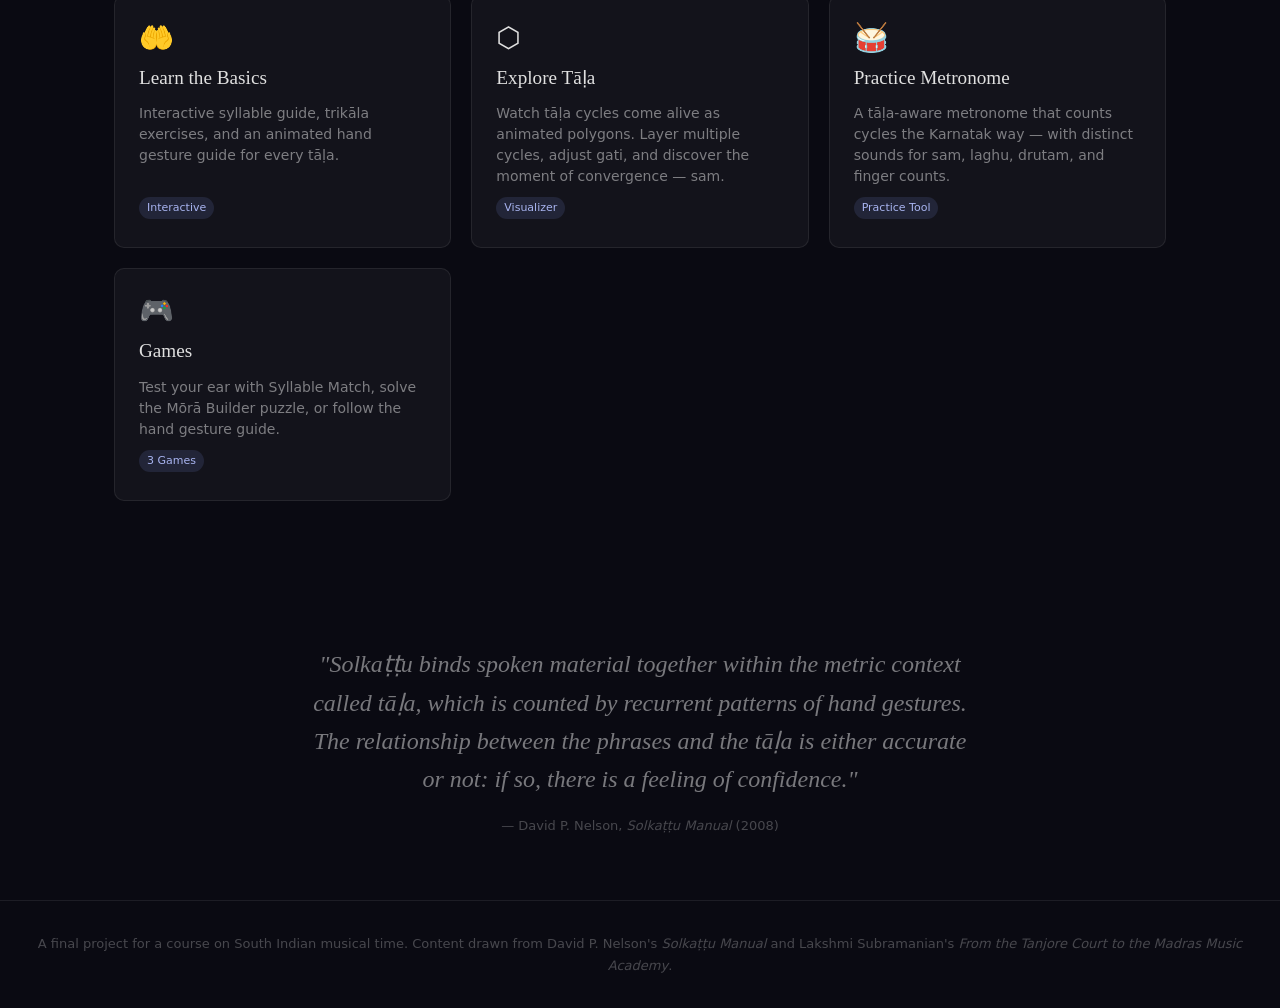
==== commit da005eb3: "Fix byline visibility on homepage hero --text-mute is rgba(255,255,255,0.25) — nearly invisible on t" ====
--- a/index.html
+++ b/index.html
@@ -91,7 +91,7 @@
       <canvas id="hero-canvas" class="hero-canvas"></canvas>
       <div class="hero-content">
         <h1><em>Shaping Time</em><br>South Indian Music</h1>
-        <p style="font-size:12px;color:var(--text-mute);letter-spacing:0.5px;margin:6px 0 16px;">Created by Kyle Thomas Ramos</p>
+        <p style="font-size:13px;color:rgba(255,255,255,0.7);letter-spacing:0.5px;margin:6px 0 16px;">Created by Kyle Thomas Ramos</p>
         <p>Explore the rhythmic language of Karnatak music — from ancient tāḷa cycles and spoken syllables to the living tradition of the concert stage.</p>
         <div class="tala-chips">
           <span class="tala-chip badge-tisra">Tiśra · 3</span>
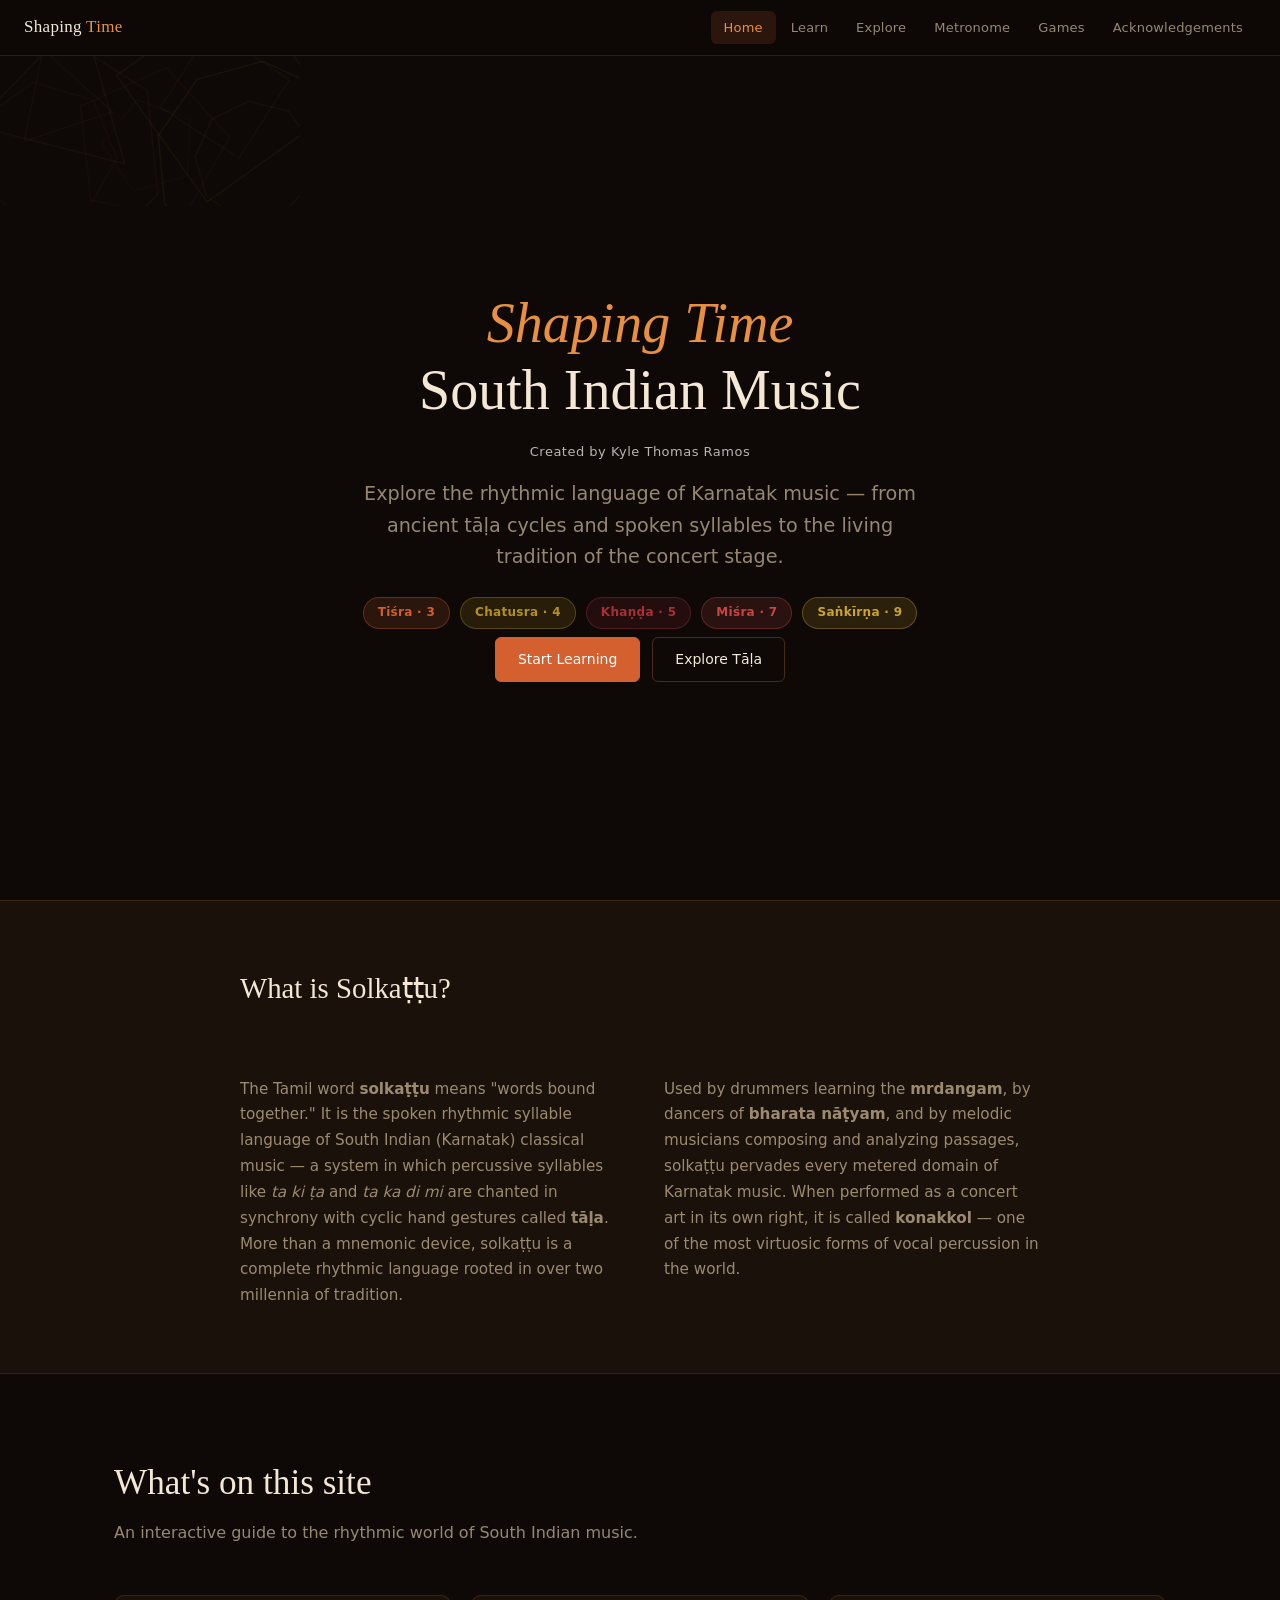
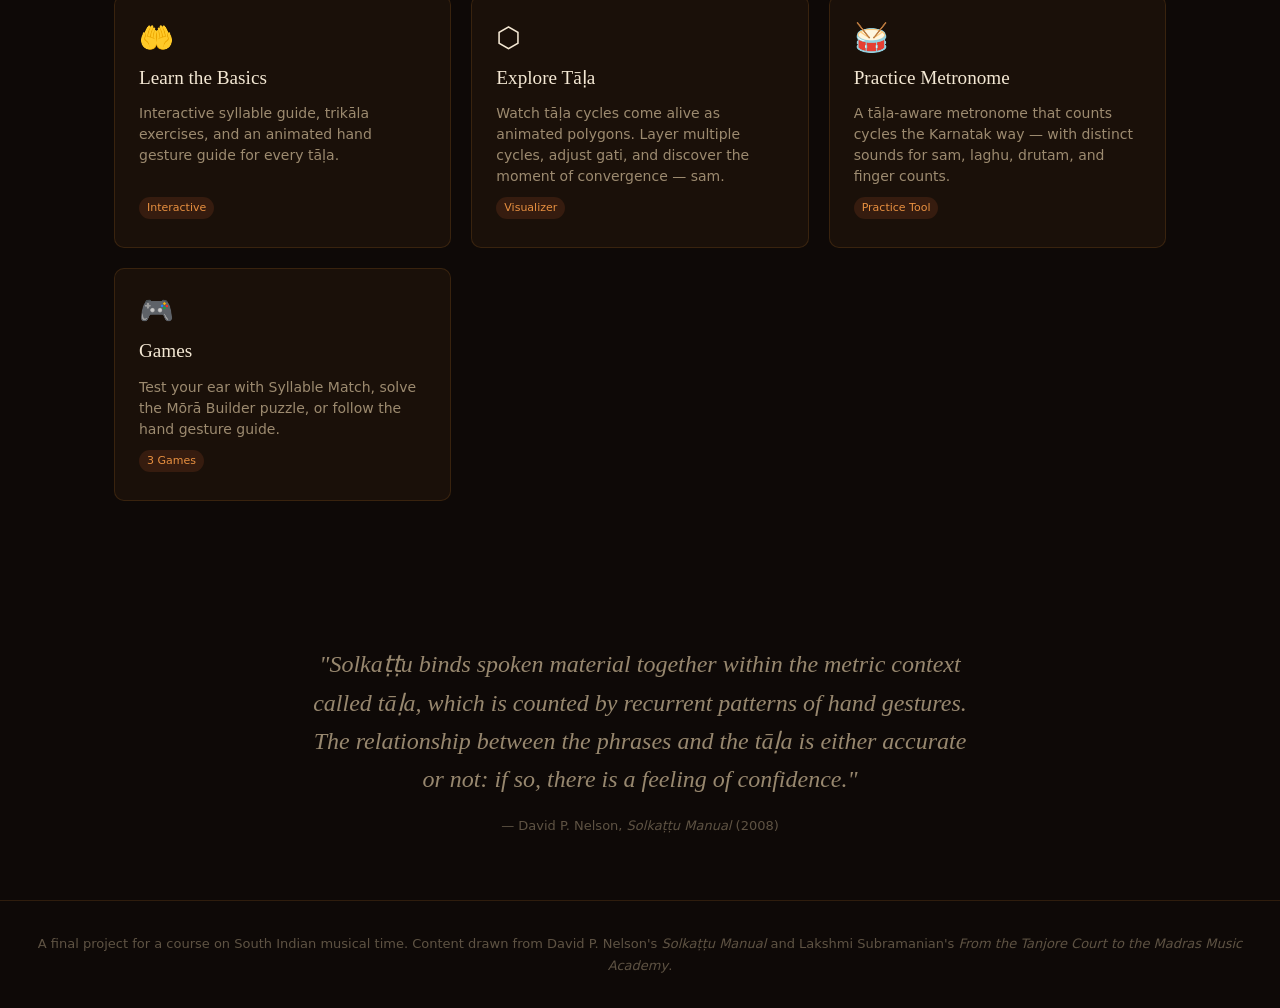
==== commit 330112a4: "Redesign color scheme: warm red, gold, and orange palette Replace the cool blue-purple theme with a " ====
--- a/index.html
+++ b/index.html
@@ -167,11 +167,11 @@
     const ctx = canvas.getContext('2d');
 
     const shapes = [
-      { sides: 3, color: '#5ec4c8', x: 0, y: 0, r: 0, speed: 0.003, size: 90, ox: 0.2, oy: 0.3 },
-      { sides: 4, color: '#c8a05e', x: 0, y: 0, r: 0, speed: 0.002, size: 110, ox: 0.75, oy: 0.25 },
-      { sides: 5, color: '#8e6cc8', x: 0, y: 0, r: 0, speed: 0.0025, size: 80, ox: 0.5, oy: 0.6 },
-      { sides: 7, color: '#c86c6c', x: 0, y: 0, r: 0, speed: 0.0015, size: 120, ox: 0.15, oy: 0.65 },
-      { sides: 9, color: '#6cc87b', x: 0, y: 0, r: 0, speed: 0.001, size: 100, ox: 0.85, oy: 0.7 },
+      { sides: 3, color: '#f07030', x: 0, y: 0, r: 0, speed: 0.003, size: 90, ox: 0.2, oy: 0.3 },
+      { sides: 4, color: '#d4a820', x: 0, y: 0, r: 0, speed: 0.002, size: 110, ox: 0.75, oy: 0.25 },
+      { sides: 5, color: '#c03840', x: 0, y: 0, r: 0, speed: 0.0025, size: 80, ox: 0.5, oy: 0.6 },
+      { sides: 7, color: '#e85050', x: 0, y: 0, r: 0, speed: 0.0015, size: 120, ox: 0.15, oy: 0.65 },
+      { sides: 9, color: '#f0c030', x: 0, y: 0, r: 0, speed: 0.001, size: 100, ox: 0.85, oy: 0.7 },
     ];
 
     function resize() {
--- a/css/main.css
+++ b/css/main.css
@@ -6,25 +6,25 @@
 *, *::before, *::after { margin: 0; padding: 0; box-sizing: border-box; }
 
 :root {
-  --bg:        #0a0a12;
-  --bg2:       #0f0f1a;
-  --surface:   rgba(255,255,255,0.04);
-  --surface2:  rgba(255,255,255,0.07);
-  --border:    rgba(255,255,255,0.08);
-  --border2:   rgba(255,255,255,0.14);
-  --text:      #e0e0e0;
-  --text-dim:  rgba(255,255,255,0.45);
-  --text-mute: rgba(255,255,255,0.25);
-  --accent:    #7b8cde;
-  --accent2:   #a8b4f0;
-  --gold:      #c8a05e;
+  --bg:        #0e0907;
+  --bg2:       #160d09;
+  --surface:   rgba(255,160,60,0.05);
+  --surface2:  rgba(255,160,60,0.10);
+  --border:    rgba(200,120,40,0.18);
+  --border2:   rgba(200,120,40,0.32);
+  --text:      #f4e8d4;
+  --text-dim:  rgba(244,220,180,0.60);
+  --text-mute: rgba(244,220,180,0.35);
+  --accent:    #d46030;
+  --accent2:   #e89040;
+  --gold:      #d4a020;
 
   /* tala colors */
-  --tisra:    #5ec4c8;
-  --chatusra: #c8a05e;
-  --khanda:   #8e6cc8;
-  --misra:    #c86c6c;
-  --sankirna: #6cc87b;
+  --tisra:    #f07030;
+  --chatusra: #d4a820;
+  --khanda:   #c03840;
+  --misra:    #e85050;
+  --sankirna: #f0c030;
 
   --nav-h: 56px;
   --radius: 10px;
@@ -47,7 +47,7 @@
   position: fixed;
   top: 0; left: 0; right: 0;
   height: var(--nav-h);
-  background: rgba(10,10,18,0.92);
+  background: rgba(14,9,7,0.94);
   border-bottom: 1px solid var(--border);
   backdrop-filter: blur(12px);
   z-index: 100;
@@ -67,7 +67,7 @@
   white-space: nowrap;
   margin-right: auto;
 }
-.nav-brand span { color: var(--accent); }
+.nav-brand span { color: var(--accent2); }
 
 .nav-links {
   display: flex;
@@ -85,7 +85,7 @@
   letter-spacing: 0.2px;
 }
 .nav-links a:hover { color: var(--text); background: var(--surface2); }
-.nav-links a.active { color: var(--accent2); background: rgba(123,140,222,0.12); }
+.nav-links a.active { color: var(--accent2); background: rgba(212,96,48,0.15); }
 
 /* hamburger for mobile */
 .nav-toggle { display: none; background: none; border: none; color: var(--text); cursor: pointer; padding: 8px; }
@@ -110,7 +110,7 @@
 .hero-canvas {
   position: absolute;
   inset: 0;
-  opacity: 0.35;
+  opacity: 0.40;
 }
 .hero-content { position: relative; z-index: 1; max-width: 700px; }
 .hero h1 {
@@ -164,7 +164,7 @@
   color: var(--text);
   border-color: var(--border2);
 }
-.btn-outline:hover { background: var(--surface2); border-color: rgba(255,255,255,0.25); }
+.btn-outline:hover { background: var(--surface2); border-color: rgba(200,120,40,0.50); }
 .btn-sm { padding: 6px 14px; font-size: 12px; }
 
 /* ─── SECTIONS ────────────────────────────────────── */
@@ -232,7 +232,7 @@
   font-size: 11px;
   padding: 2px 8px;
   border-radius: 20px;
-  background: rgba(123,140,222,0.15);
+  background: rgba(212,96,48,0.15);
   color: var(--accent2);
   margin-top: auto;
   width: fit-content;
@@ -357,11 +357,11 @@
 .syl:hover { filter: brightness(1.2); transform: scale(1.05); }
 .syl.active { transform: scale(1.15); filter: brightness(1.4); }
 
-.syl-tisra    { background: rgba(94,196,200,0.15); color: var(--tisra);    border-color: rgba(94,196,200,0.3); }
-.syl-chatusra { background: rgba(200,160,94,0.15); color: var(--chatusra); border-color: rgba(200,160,94,0.3); }
-.syl-khanda   { background: rgba(142,108,200,0.15); color: var(--khanda);  border-color: rgba(142,108,200,0.3); }
-.syl-misra    { background: rgba(200,108,108,0.15); color: var(--misra);   border-color: rgba(200,108,108,0.3); }
-.syl-sankirna { background: rgba(108,200,123,0.15); color: var(--sankirna);border-color: rgba(108,200,123,0.3); }
+.syl-tisra    { background: rgba(240,112,48,0.15); color: var(--tisra);    border-color: rgba(240,112,48,0.35); }
+.syl-chatusra { background: rgba(212,168,32,0.15); color: var(--chatusra); border-color: rgba(212,168,32,0.35); }
+.syl-khanda   { background: rgba(192,56,64,0.15);  color: var(--khanda);   border-color: rgba(192,56,64,0.35); }
+.syl-misra    { background: rgba(232,80,80,0.15);  color: var(--misra);    border-color: rgba(232,80,80,0.35); }
+.syl-sankirna { background: rgba(240,192,48,0.15); color: var(--sankirna); border-color: rgba(240,192,48,0.35); }
 
 /* ─── HAND GESTURE ────────────────────────────────── */
 .gesture-display {
@@ -414,7 +414,7 @@
   border-color: var(--accent);
   color: #fff;
   transform: scale(1.15);
-  box-shadow: 0 0 20px rgba(123,140,222,0.4);
+  box-shadow: 0 0 20px rgba(212,96,48,0.55);
 }
 .metro-beat.sam {
   border-color: var(--gold);
@@ -422,7 +422,7 @@
 .metro-beat.sam.current {
   background: var(--gold);
   border-color: var(--gold);
-  box-shadow: 0 0 24px rgba(200,160,94,0.5);
+  box-shadow: 0 0 24px rgba(212,160,32,0.55);
 }
 .metro-beat-label { font-size: 9px; opacity: 0.7; text-transform: uppercase; }
 .metro-bpm-display {
@@ -525,8 +525,8 @@
   text-align: center;
 }
 .choice-btn:hover { background: var(--surface2); border-color: var(--accent); }
-.choice-btn.correct { background: rgba(108,200,123,0.2); border-color: var(--sankirna); color: var(--sankirna); }
-.choice-btn.wrong   { background: rgba(200,108,108,0.2); border-color: var(--misra); color: var(--misra); }
+.choice-btn.correct { background: rgba(240,192,48,0.18); border-color: var(--sankirna); color: var(--sankirna); }
+.choice-btn.wrong   { background: rgba(232,80,80,0.18);  border-color: var(--misra);    color: var(--misra); }
 .feedback {
   padding: 12px 20px;
   border-radius: 8px;
@@ -535,8 +535,8 @@
   margin-top: 16px;
   display: none;
 }
-.feedback.correct { background: rgba(108,200,123,0.15); color: var(--sankirna); display: block; }
-.feedback.wrong   { background: rgba(200,108,108,0.15); color: var(--misra); display: block; }
+.feedback.correct { background: rgba(240,192,48,0.12); color: var(--sankirna); display: block; }
+.feedback.wrong   { background: rgba(232,80,80,0.12);  color: var(--misra);    display: block; }
 .next-btn {
   display: block;
   width: 100%;
@@ -544,7 +544,7 @@
   margin-top: 16px;
   border-radius: 8px;
   border: 1px solid var(--accent);
-  background: rgba(123,140,222,0.1);
+  background: rgba(212,96,48,0.10);
   color: var(--accent2);
   font-size: 15px;
   cursor: pointer;
@@ -552,7 +552,7 @@
   display: none;
 }
 .next-btn.show { display: block; }
-.next-btn:hover { background: rgba(123,140,222,0.2); }
+.next-btn:hover { background: rgba(212,96,48,0.22); }
 
 /* Mora builder specific */
 .mora-timeline {
@@ -578,8 +578,8 @@
   border: 1px solid;
   user-select: none;
 }
-.mora-block.statement { background: rgba(123,140,222,0.15); color: var(--accent2); border-color: rgba(123,140,222,0.3); }
-.mora-block.gap       { background: rgba(200,160,94,0.15); color: var(--gold); border-color: rgba(200,160,94,0.3); }
+.mora-block.statement { background: rgba(212,96,48,0.15); color: var(--accent2); border-color: rgba(212,96,48,0.35); }
+.mora-block.gap       { background: rgba(212,160,32,0.15); color: var(--gold);   border-color: rgba(212,160,32,0.35); }
 .mora-block:hover { filter: brightness(1.3); }
 .pulse-counter {
   font-family: monospace;
@@ -624,11 +624,11 @@
   font-size: 12px;
   font-weight: 600;
 }
-.badge-tisra    { background: rgba(94,196,200,0.15);  color: var(--tisra);    border: 1px solid rgba(94,196,200,0.3); }
-.badge-chatusra { background: rgba(200,160,94,0.15);  color: var(--chatusra); border: 1px solid rgba(200,160,94,0.3); }
-.badge-khanda   { background: rgba(142,108,200,0.15); color: var(--khanda);   border: 1px solid rgba(142,108,200,0.3); }
-.badge-misra    { background: rgba(200,108,108,0.15); color: var(--misra);    border: 1px solid rgba(200,108,108,0.3); }
-.badge-sankirna { background: rgba(108,200,123,0.15); color: var(--sankirna); border: 1px solid rgba(108,200,123,0.3); }
+.badge-tisra    { background: rgba(240,112,48,0.15); color: var(--tisra);    border: 1px solid rgba(240,112,48,0.35); }
+.badge-chatusra { background: rgba(212,168,32,0.15); color: var(--chatusra); border: 1px solid rgba(212,168,32,0.35); }
+.badge-khanda   { background: rgba(192,56,64,0.15);  color: var(--khanda);   border: 1px solid rgba(192,56,64,0.35); }
+.badge-misra    { background: rgba(232,80,80,0.15);  color: var(--misra);    border: 1px solid rgba(232,80,80,0.35); }
+.badge-sankirna { background: rgba(240,192,48,0.15); color: var(--sankirna); border: 1px solid rgba(240,192,48,0.35); }
 
 /* ─── FOOTER ──────────────────────────────────────── */
 .site-footer {
@@ -643,7 +643,7 @@
 
 /* ─── RESPONSIVE ──────────────────────────────────── */
 @media (max-width: 680px) {
-  .nav-links { display: none; flex-direction: column; position: absolute; top: var(--nav-h); left: 0; right: 0; background: rgba(10,10,18,0.97); border-bottom: 1px solid var(--border); padding: 12px; }
+  .nav-links { display: none; flex-direction: column; position: absolute; top: var(--nav-h); left: 0; right: 0; background: rgba(14,9,7,0.97); border-bottom: 1px solid var(--border); padding: 12px; }
   .nav-links.open { display: flex; }
   .nav-toggle { display: block; margin-left: auto; }
   .choices { grid-template-columns: 1fr; }
